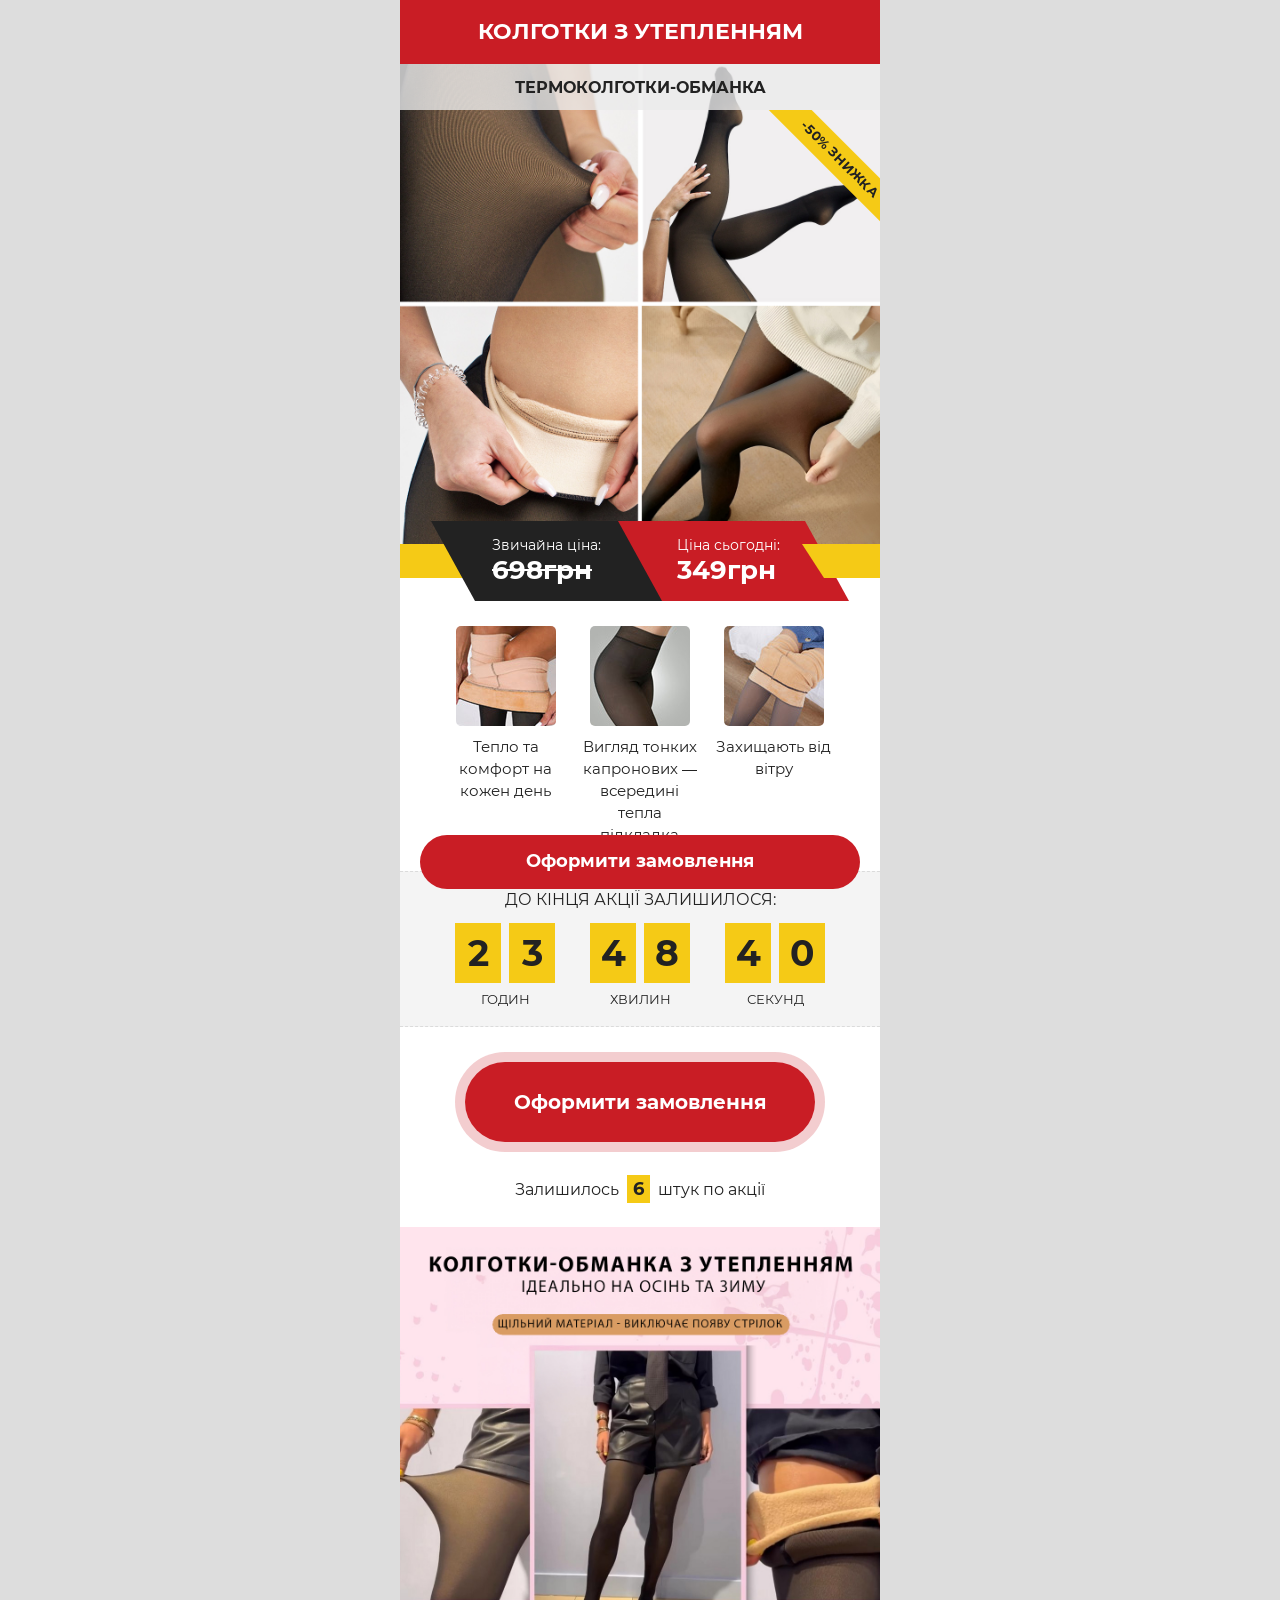
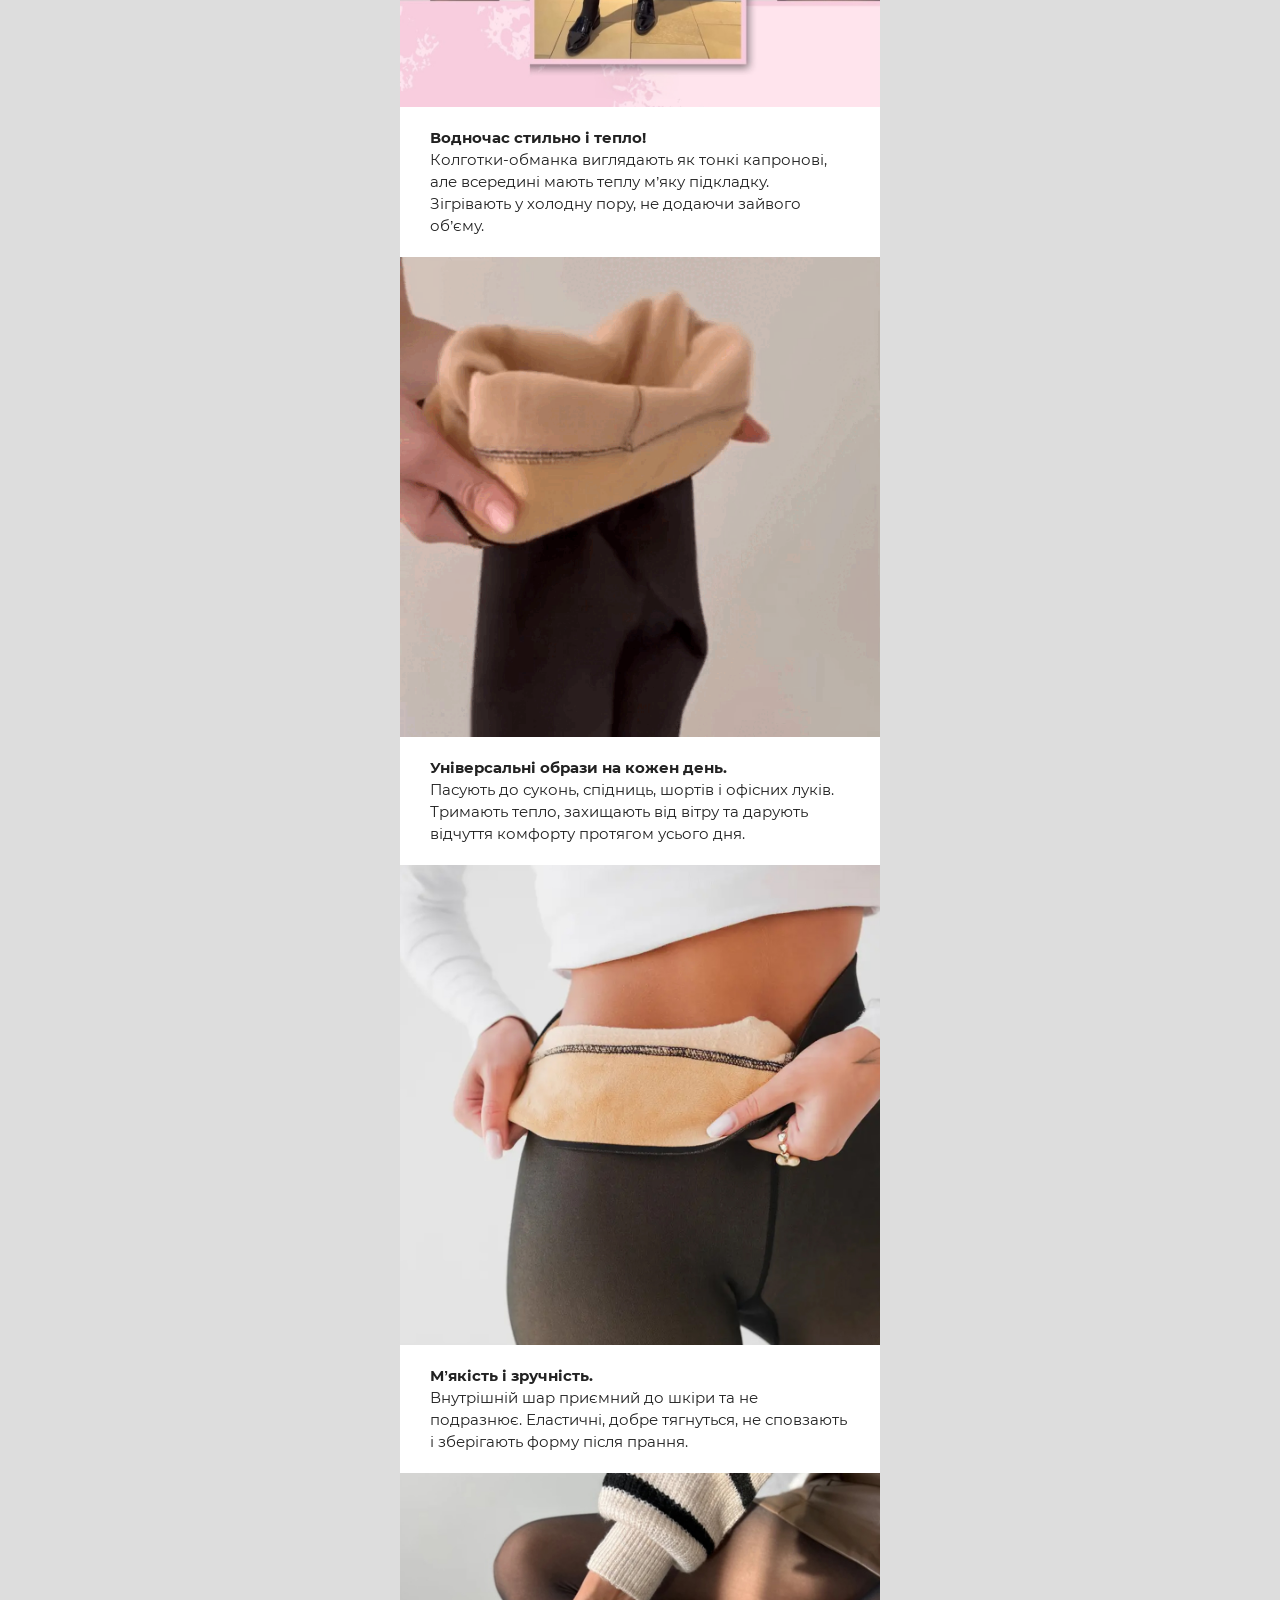
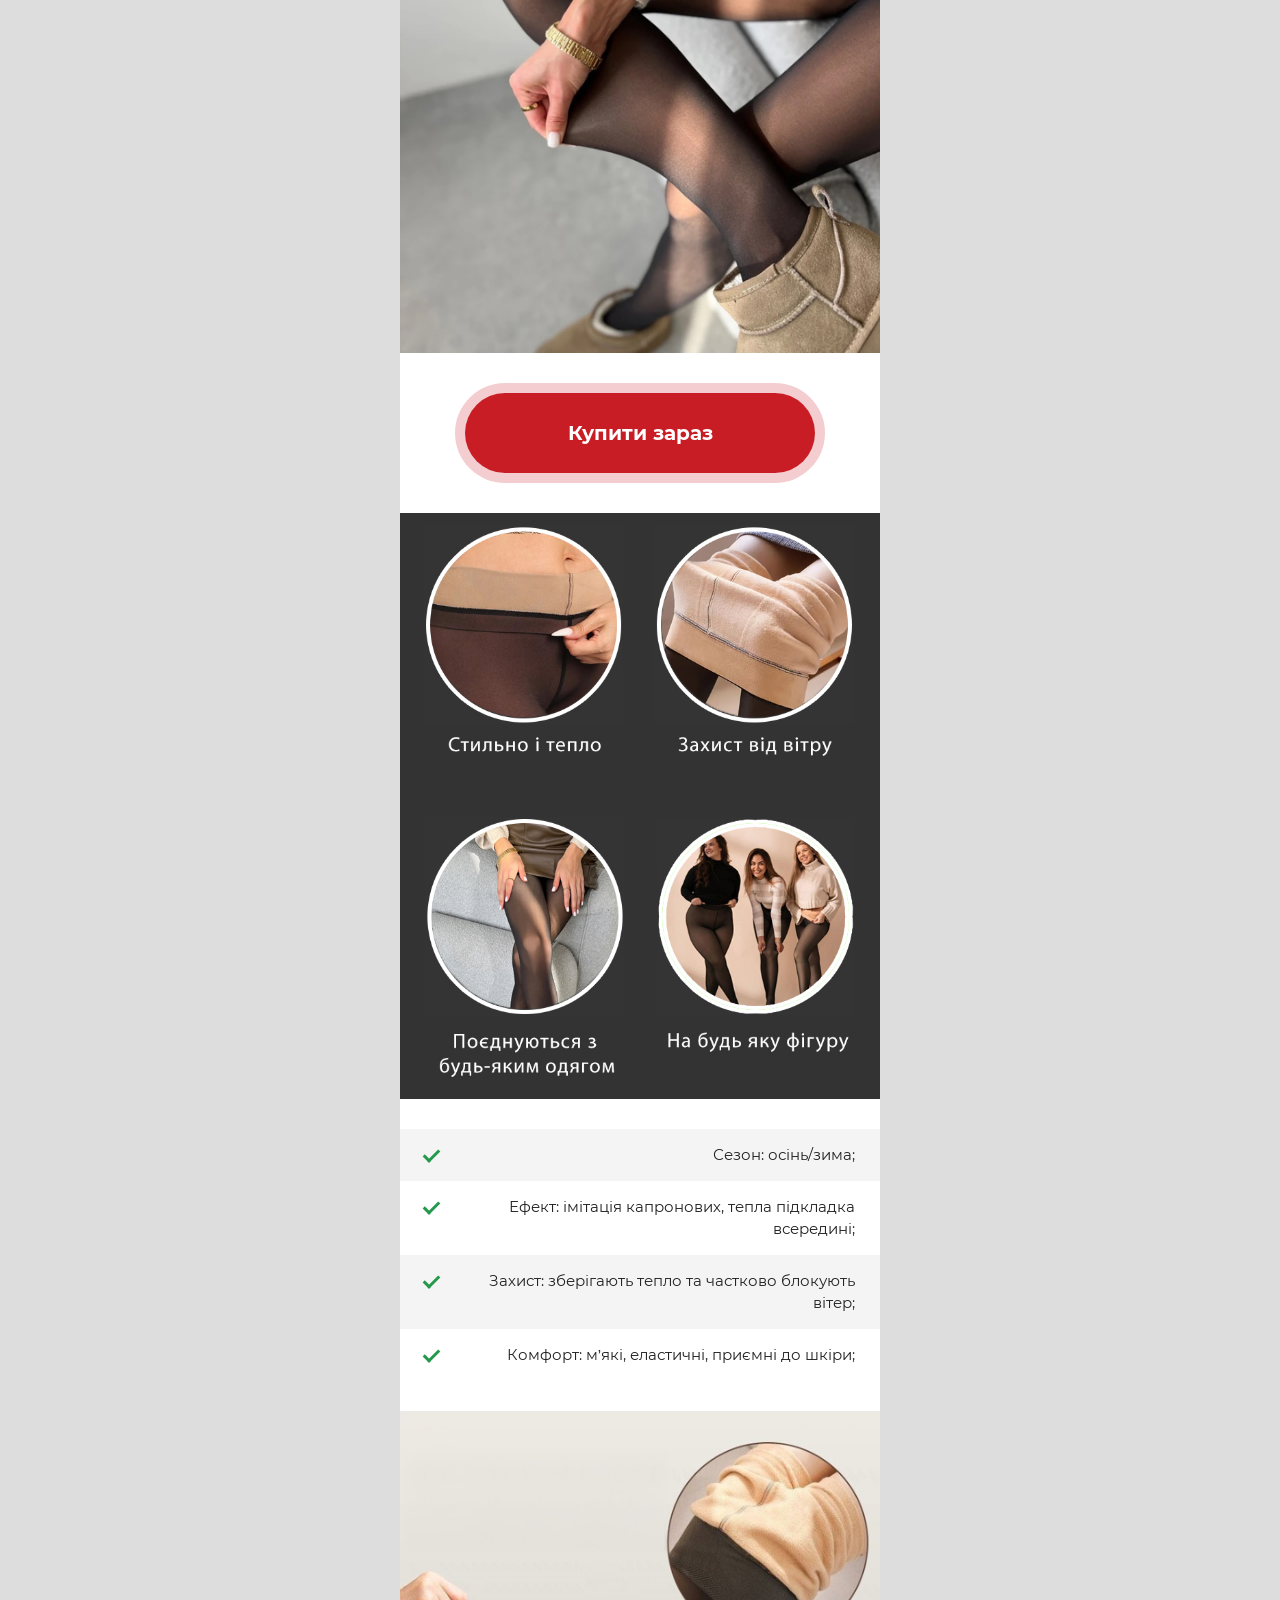
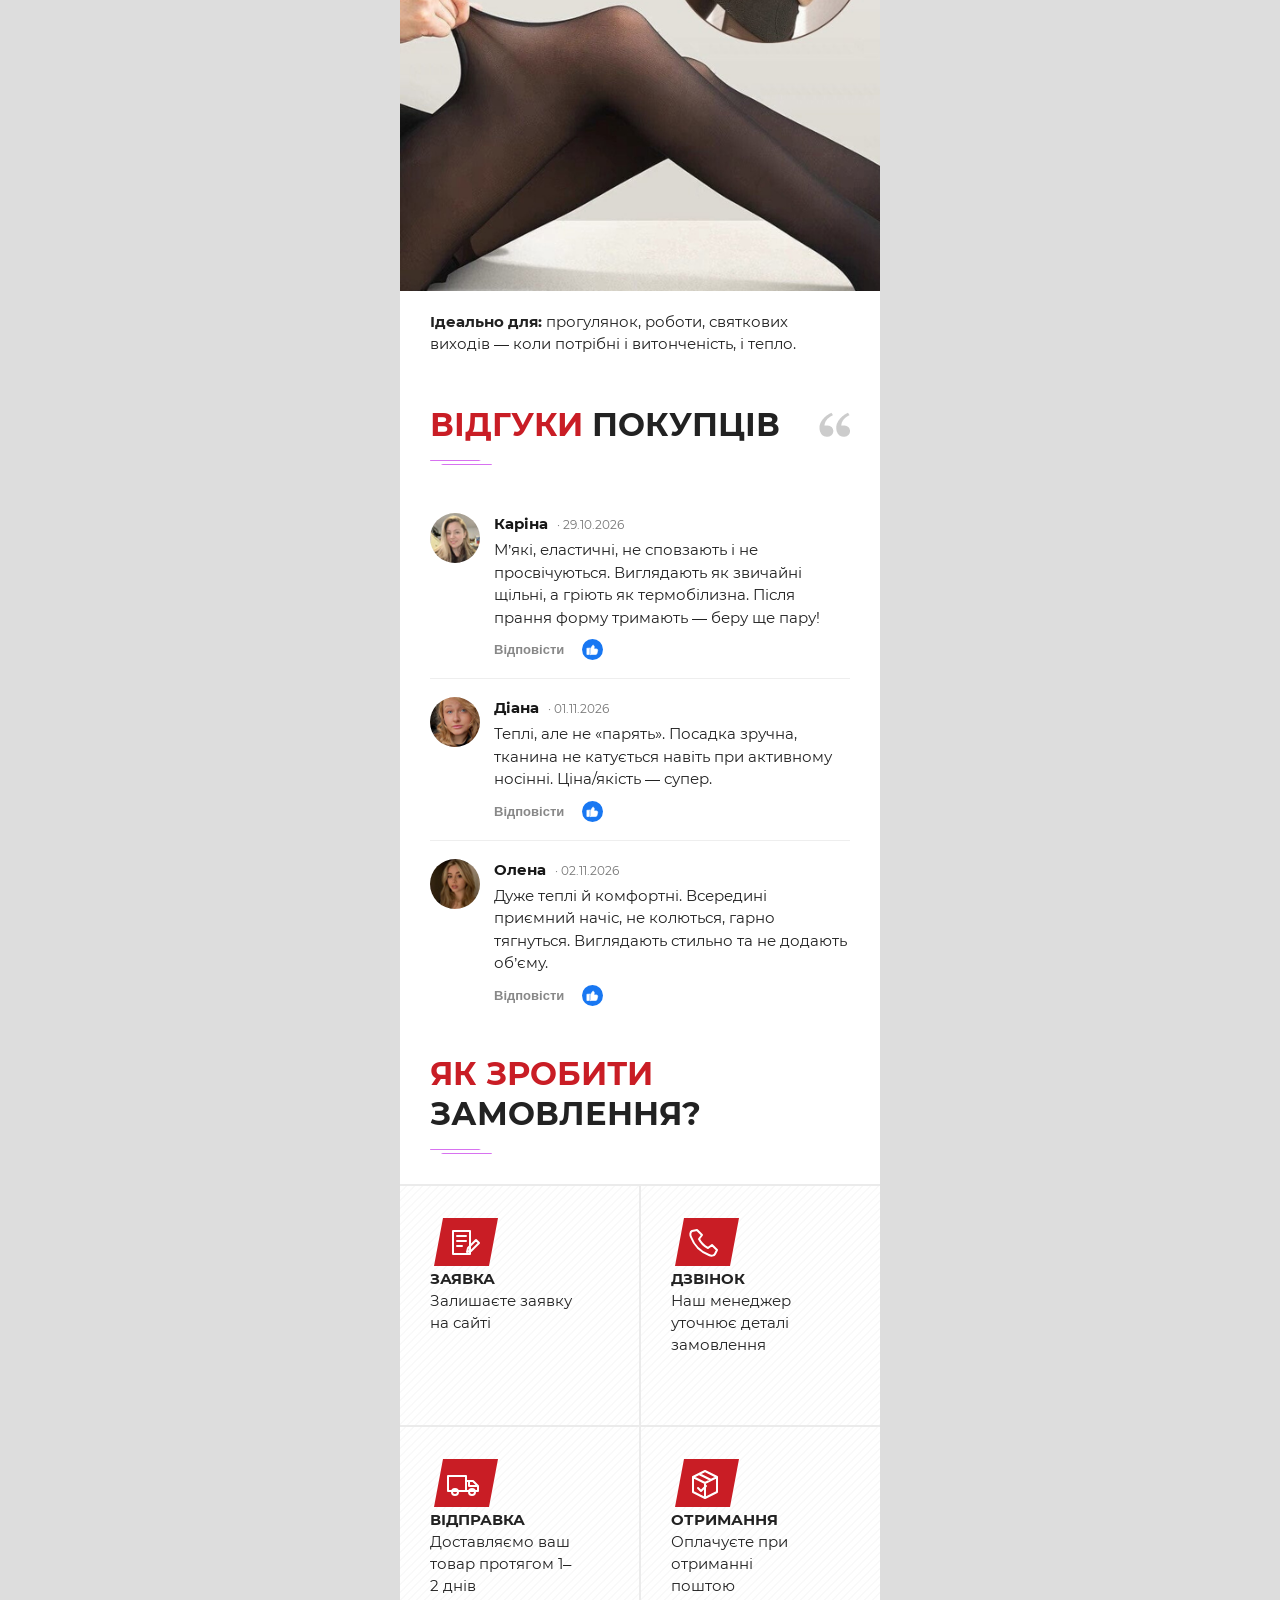
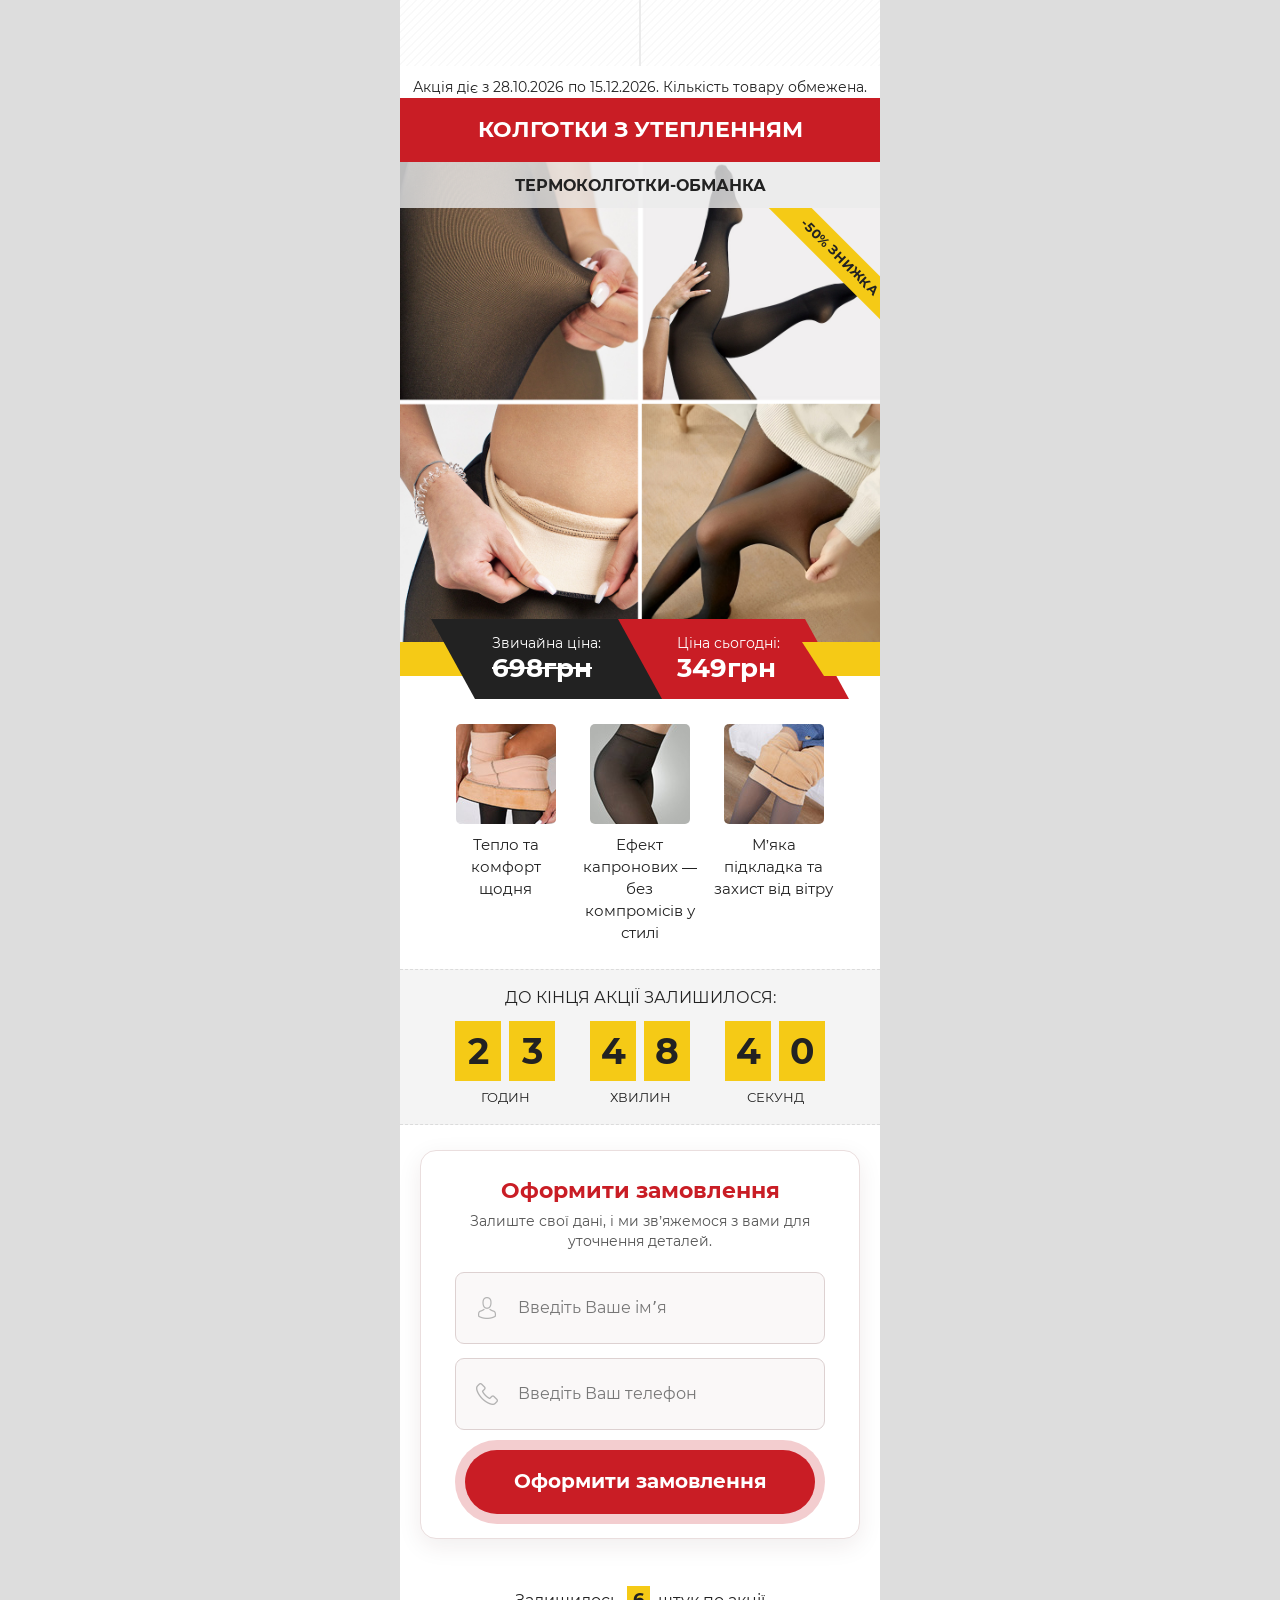
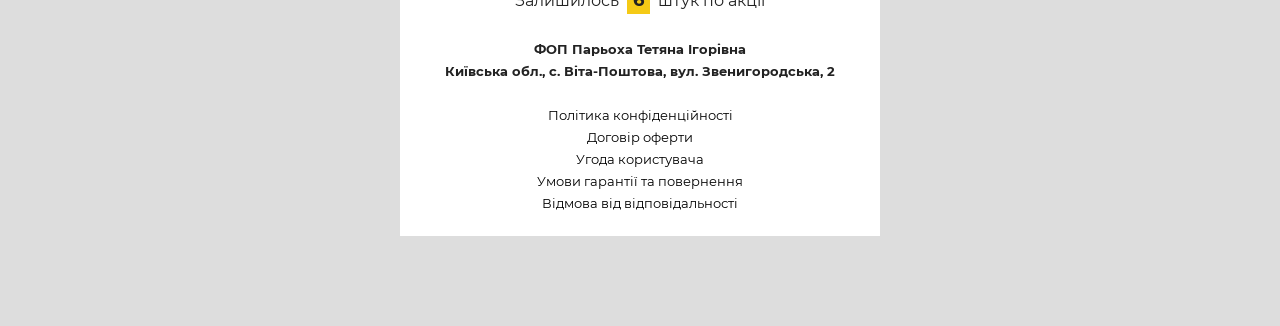
==== index.html @ 233a04ea "Add Vercel-ready landing page" ====
<!DOCTYPE html><html lang="uk"><head>
  <meta charset="utf-8">
   <script async="" src="js/fbevents.js"></script><script> !function(f,b,e,v,n,t,s) {if(f.fbq)return;n=f.fbq=function(){n.callMethod? n.callMethod.apply(n,arguments):n.queue.push(arguments)}; if(!f._fbq)f._fbq=n;n.push=n;n.loaded=!0;n.version='2.0'; n.queue=[];t=b.createElement(e);t.async=!0; t.src=v;s=b.getElementsByTagName(e)[0]; s.parentNode.insertBefore(t,s)}(window, document,'script', 'https://connect.facebook.net/en_US/fbevents.js'); fbq('init', '1823033689113758'); fbq('track', 'PageView'); </script> <noscript><img height='1' width='1' style='display:none' src='https://www.facebook.com/tr?id=1823033689113758&ev=PageView&noscript=1'/></noscript>  <meta property="og:type" content="website"> <meta property="og:site_name" content="Теплі колготки"> <meta property="og:image:type" content="image/png"> <meta property="og:image:width" content="968"> <meta property="og:image:height" content="504">  <meta property="og:locale" content="ru_RU">    <meta property="og:type" content="website">
  <meta property="og:site_name" content="">
  <meta property="og:image:type" content="image/png">
  <meta property="og:image:width" content="968">
  <meta property="og:image:height" content="504">
  <meta property="og:image" content="">
  <meta property="og:locale" content="ru_RU">
  <meta property="og:url" content="">
  <title>Колготки з утепленням — стильно і тепло на осінь та зиму</title>
  <meta name="description" content="Термоколготки-обманка: виглядають як тонкі капронові, всередині — м’яка тепла підкладка. Тепло, комфорт, захист від вітру. Ідеально для осені та зими.">
  <link rel="shortcut icon" href="images/faviconbb8a2.png" type="image/x-icon">
  <meta name="viewport" content="width=480">

  <link rel="stylesheet" type="text/css" href="css/reseteaa96.css">
  <link rel="stylesheet" type="text/css" href="css/Montserrat938cb.css">
  <link rel="stylesheet" type="text/css" href="css/stylesef5b2.css">

  <style>
    .promo-1p1 {
      margin: 16px 0 22px;
      padding: 14px 10px;
      background: #fff;
      border: 2px solid #ff2a2a;
      border-radius: 12px;
      text-align: center;
      line-height: 1.15;
    }
    .promo-1p1 h3 {
      margin: 0 0 6px;
      font-weight: 900;
      font-size: 36px;
      color: #e10000;
      text-transform: uppercase;
    }
    .promo-1p1 p {
      margin: 0;
      font-weight: 800;
      font-size: 24px;
      color: #e10000;
    }
    @media (max-width: 520px) {
      .promo-1p1 h3 { font-size: 28px; }
      .promo-1p1 p  { font-size: 18px; }
    }
  </style>

  <style>
    .lead-form { box-sizing: border-box; margin: 0 20px 24px; padding: 26px 20px 24px; background: #fff; border: 1px solid #eadede; border-radius: 16px; box-shadow: 0 7px 24px rgba(60, 20, 20, .08); scroll-margin-top: 20px; }
    .lead-form__title { margin: 0 0 7px; color: #c91d25; font-size: 22px; font-weight: 700; line-height: 1.25; text-align: center; }
    .lead-form__intro { margin: 0 auto 20px; color: #555; font-size: 14px; line-height: 1.45; text-align: center; }
    .offer_section.offer3 .lead-form .field { box-sizing: border-box; width: 100%; max-width: 370px; margin: 0 auto 14px; background-color: #faf8f8; border: 1px solid #ddd1d1; border-radius: 9px; color: #222; }
    .offer_section.offer3 .lead-form .field:focus { outline: 2px solid #c91d25; outline-offset: 1px; }
    .lead-form .button { box-sizing: border-box; width: 100%; max-width: 350px; height: auto; min-height: 64px; margin: 20px auto 0; padding: 15px 8px; line-height: 1.25; }
    .sticky-order { position: fixed; z-index: 999; bottom: 0; left: 50%; box-sizing: border-box; transform: translateX(-50%); width: 100%; max-width: 480px; padding: 11px 20px calc(11px + env(safe-area-inset-bottom, 0px)); background: transparent; border-top: 0; box-shadow: none; transition: opacity .2s, visibility .2s; }
    .sticky-order.is-hidden { opacity: 0; visibility: hidden; pointer-events: none; }
    .sticky-order__button { display: block; box-sizing: border-box; width: 100%; padding: 16px 12px; border-radius: 999px; background: #c91d25; color: #fff; text-align: center; text-decoration: none; font-weight: 700; font-size: 18px; line-height: 1.2; }
    .sticky-order__button:focus-visible { outline: 3px solid #f5ca16; outline-offset: 3px; }
    body { padding-bottom: 90px; }
  </style>

  <style>
    .characteristics__list li:before, .characteristics__list li:nth-child(odd):before {
      content: ''; width: 9px; height: 16px; top: 17px; left: 27px;
      background: transparent; border: 0; border-right: 3px solid #24994b;
      border-bottom: 3px solid #24994b; box-shadow: none; -webkit-box-shadow: none;
      transform: rotate(45deg);
    }
  </style>
</head>
<body>
    <div class="main_wrapper">

    <header class="offer_section offer3">
      <h1 class="main_title">КОЛГОТКИ З УТЕПЛЕННЯМ</h1>
      <div class="info_block">
        <p class="subtitle">Термоколготки-обманка</p>
        <div class="discount"><b>-50% знижка</b></div>
        <img src="images/1.jpg" alt="Колготки з утепленням для осені та зими">
      </div>
      <div class="price_block">
        <div class="price_item old">
          <div class="text">Звичайна ціна:</div>
          <div class="value">698грн</div>
        </div>
        <div class="price_item new">
          <div class="text">Ціна сьогодні:</div>
          <div class="value">349грн</div>
        </div>
      </div>
      <div class="benefits_block clearfix">
        <div class="benefit_item">
          <img src="images/2.jpg" alt="">
          <p>Тепло та комфорт на кожен день</p>
        </div>
        <div class="benefit_item">
          <img src="images/3.jpg" alt="">
          <p>Вигляд тонких капронових — всередині тепла підкладка</p>
        </div>
        <div class="benefit_item">
          <img src="images/4.jpg" alt="">
          <p>Захищають від вітру</p>
        </div>
      </div>
      <div class="timer_block clearfix">
        <p>До кінця акції залишилося:</p>
        <div class="timer clearfix">
          <div class="timer_item"><div class="count hours"></div><div class="text">годин</div></div>
          <div class="timer_item"><div class="count minutes"></div><div class="text">хвилин</div></div>
          <div class="timer_item"><div class="count seconds"></div><div class="text">секунд</div></div>
        </div>
      </div>
      <a href="#order_form" class="button">Оформити замовлення</a>
      <div class="products_count">Залишилось <b>6</b> штук по акції</div>
    </header>

    <div class="description_section">
      <img class="image" src="images/5.jpg" alt="Термоколготки-обманка">
      <p><b>Водночас стильно і тепло!</b><br>
      Колготки-обманка виглядають як тонкі капронові, але всередині мають теплу м’яку підкладку. Зігрівають у холодну пору, не додаючи зайвого об’єму.</p>
      <div class="images_block clearfix">
        <img class="image" style="float:none;width:480px;" src="images/6.gif" alt="Як працює підкладка">
      </div>
      <p><b>Універсальні образи на кожен день.</b><br>
      Пасують до суконь, спідниць, шортів і офісних луків. Тримають тепло, захищають від вітру та дарують відчуття комфорту протягом усього дня.</p>
      <img class="image" src="images/7.jpg" alt="Стиль і тепло">
      <p><b>М’якість і зручність.</b><br>
      Внутрішній шар приємний до шкіри та не подразнює. Еластичні, добре тягнуться, не сповзають і зберігають форму після прання.</p>
      <img class="image" src="images/8.jpg" alt="Щільність і еластичність">
      <a href="#order_form" class="button">Купити зараз</a>
      <img class="image" src="images/9.jpg" alt="Характеристики термоколготок">
      <ul class="characteristics__list">
        <li>Сезон: осінь/зима;</li>
        <li>Ефект: імітація капронових, тепла підкладка всередині;</li>
        <li>Захист: зберігають тепло та частково блокують вітер;</li>
        <li>Комфорт: м’які, еластичні, приємні до шкіри;</li>
      </ul>
      <img class="image" src="images/10.jpg" alt="З чим носити">
      <p><b>Ідеально для:</b> прогулянок, роботи, святкових виходів — коли потрібні і витонченість, і тепло.</p>
    </div>

    <section class="reviews3_section reviews_examples">
      <h2 class="title"><span>Відгуки</span> покупців</h2>
      <div class="reviews_list">
        <article class="comment_example"><img class="comment_avatar" src="[data-uri]" alt=""><div class="comment_body"><div class="comment_meta"><strong>Каріна</strong> <span class="comment_date">· 29.10.2026</span></div><p>М’які, еластичні, не сповзають і не просвічуються. Виглядають як звичайні щільні, а гріють як термобілизна. Після прання форму тримають — беру ще пару!</p><div class="comment_actions" aria-hidden="true"><span>Відповісти</span><span class="comment_reaction"><svg viewBox="0 0 24 24" aria-hidden="true"><path d="M7 10v10H3V10h4Zm2 10h8.2c.9 0 1.7-.6 1.9-1.5l1.2-5c.3-1.3-.7-2.5-2-2.5h-4l.5-3.2c.2-1.4-.8-2.8-2.2-2.8L9 10v10Z"/></svg></span></div></div></article>
        <article class="comment_example"><img class="comment_avatar" src="[data-uri]" alt=""><div class="comment_body"><div class="comment_meta"><strong>Діана</strong> <span class="comment_date">· 01.11.2026</span></div><p>Теплі, але не «парять». Посадка зручна, тканина не катується навіть при активному носінні. Ціна/якість — супер.</p><div class="comment_actions" aria-hidden="true"><span>Відповісти</span><span class="comment_reaction"><svg viewBox="0 0 24 24" aria-hidden="true"><path d="M7 10v10H3V10h4Zm2 10h8.2c.9 0 1.7-.6 1.9-1.5l1.2-5c.3-1.3-.7-2.5-2-2.5h-4l.5-3.2c.2-1.4-.8-2.8-2.2-2.8L9 10v10Z"/></svg></span></div></div></article>
        <article class="comment_example"><img class="comment_avatar" src="[data-uri]" alt=""><div class="comment_body"><div class="comment_meta"><strong>Олена</strong> <span class="comment_date">· 02.11.2026</span></div><p>Дуже теплі й комфортні. Всередині приємний начіс, не колються, гарно тягнуться. Виглядають стильно та не додають об’єму.</p><div class="comment_actions" aria-hidden="true"><span>Відповісти</span><span class="comment_reaction"><svg viewBox="0 0 24 24" aria-hidden="true"><path d="M7 10v10H3V10h4Zm2 10h8.2c.9 0 1.7-.6 1.9-1.5l1.2-5c.3-1.3-.7-2.5-2-2.5h-4l.5-3.2c.2-1.4-.8-2.8-2.2-2.8L9 10v10Z"/></svg></span></div></div></article>
      </div>
      <style>
        .reviews_examples .review_disclaimer{margin:-14px 0 12px;color:#777;font-size:12px;line-height:1.5}
        .reviews_examples .comment_example{display:flex;gap:14px;align-items:flex-start;padding:18px 0;border-bottom:1px solid #eee}
        .reviews_examples .comment_example:last-child{border:0}
        .reviews_examples .comment_avatar{object-fit:cover;flex:0 0 50px;width:50px;height:50px;border-radius:50%;background:#f3d9d9;color:#b82d32;text-align:center;font-weight:700;font-size:20px;line-height:50px}
        .reviews_examples .comment_body{min-width:0;flex:1}
        .reviews_examples .comment_meta strong{color:#171717;font-size:15px;line-height:22px}
        .reviews_examples .comment_body p{margin:3px 0 0;line-height:1.5;font-size:15px}
        .reviews_examples .comment_actions{display:flex;align-items:center;gap:18px;margin-top:10px;color:#888;font:700 13px/1 Arial,sans-serif}
        .reviews_examples .comment_thumb{font-size:22px;line-height:20px;font-weight:400}
        .reviews_examples .comment_reaction{display:inline-flex;align-items:center;justify-content:center;background:#1877f2;color:#fff;width:21px;height:21px;border-radius:50%;font-size:12px}
        .reviews_examples .comment_thumb svg{width:21px;height:21px;fill:none;stroke:#888;stroke-width:1.7;stroke-linecap:round;stroke-linejoin:round}
        .reviews_examples .comment_reaction svg{width:15px;height:15px;fill:#fff;stroke:#fff;stroke-width:1;stroke-linecap:round;stroke-linejoin:round}
        .reviews_examples .comment_date{color:#777;font-size:12px;margin-left:5px}
      </style>
    </section>

    <section class="order_steps_section">
      <h2 class="title"><span>Як зробити</span><br>замовлення?</h2>
      <div class="order_steps2 clearfix">
        <div class="step_item"><img src="[data-uri]" alt="Крок 1"><h4>Заявка</h4><p>Залишаєте заявку на сайті</p></div>
        <div class="step_item"><img src="[data-uri]" alt="Крок 2"><h4>Дзвінок</h4><p>Наш менеджер уточнює деталі замовлення</p></div>
        <div class="step_item"><img src="[data-uri]" alt="Крок 3"><h4>Відправка</h4><p>Доставляємо ваш товар протягом 1–2 днів</p></div>
        <div class="step_item"><img src="[data-uri]" alt="Крок 4"><h4>Отримання</h4><p>Оплачуєте при отриманні поштою</p></div>
      </div>
      <p style="text-align:center;margin-top:10px;font-size:14px;">
        Акція діє з 28.10.2026 по 15.12.2026. Кількість товару обмежена.
      </p>
    </section>

    <section class="offer_section offer3 order">
      <h1 class="main_title">КОЛГОТКИ З УТЕПЛЕННЯМ</h1>
      <div class="info_block">
        <p class="subtitle">Термоколготки-обманка</p>
        <div class="discount"><b>-50% знижка</b></div>
        <img src="images/1.jpg" alt="">
      </div>
      <div class="price_block">
        <div class="price_item old"><div class="text">Звичайна ціна:</div><div class="value">698грн</div></div>
        <div class="price_item new"><div class="text">Ціна сьогодні:</div><div class="value">349грн</div></div>
      </div>
      <div class="benefits_block clearfix">
        <div class="benefit_item"><img src="images/2.jpg" alt=""><p>Тепло та комфорт щодня</p></div>
        <div class="benefit_item"><img src="images/3.jpg" alt=""><p>Ефект капронових — без компромісів у стилі</p></div>
        <div class="benefit_item"><img src="images/4.jpg" alt=""><p>М’яка підкладка та захист від вітру</p></div>
      </div>
      <div class="timer_block clearfix">
        <p>До кінця акції залишилося:</p>
        <div class="timer clearfix">
          <div class="timer_item"><div class="count hours"></div><div class="text">годин</div></div>
          <div class="timer_item"><div class="count minutes"></div><div class="text">хвилин</div></div>
          <div class="timer_item"><div class="count seconds"></div><div class="text">секунд</div></div>
        </div>
      </div>
      <form id="order_form" class="order_form lead-form" action="/api/order" method="post">
        <h2 class="lead-form__title">Оформити замовлення</h2>
        <p class="lead-form__intro">Залиште свої дані, і ми зв’яжемося з вами для уточнення деталей.</p>
        <input class="field" type="text" name="name" placeholder="Введіть Ваше імʼя" aria-label="Ваше ім’я" autocomplete="name" maxlength="100" required>
        <input class="field phone_input" type="tel" name="phone" placeholder="Введіть Ваш телефон" aria-label="Ваш телефон" autocomplete="tel" maxlength="30" required>
        <button class="button">Оформити замовлення</button>
      </form>
      <div class="products_count">Залишилось <b>6</b> штук по акції</div>
    </section>

    <div style="text-align:center;font-size:13px;">
      <p style="text-align: center; font-weight: bold;">
        ФОП Парьоха Тетяна Ігорівна<br>
        Київська обл., с. Віта-Поштова, вул. Звенигородська, 2
      </p>
      <br>
      <p style="margin: 0; padding: 0;"><a style="text-decoration: none;color: black;" href="politics.html" target="_blank">Політика конфіденційності</a></p>
      <p style="margin: 0; padding: 0;"><a style="text-decoration: none;color: black;" href="oferta.html" target="_blank">Договір оферти</a></p>
      <p style="margin: 0; padding: 0;"><a style="text-decoration: none;color: black;" href="usersagitment.html" target="_blank">Угода користувача</a></p>
      <p style="margin: 0; padding: 0;"><a style="text-decoration: none;color: black;" href="conditions.html" target="_blank">Умови гарантії та повернення</a></p>
      <p style="margin: 0; padding: 0;"><a style="text-decoration: none;color: black;" href="vidmova.html" target="_blank">Відмова від відповідальності</a></p>
      <br>
    </div>
  </div>

  <script src="js/jquery-3.7.1.min.js"></script>
  <script src="js/maskedinput.js"></script>
  <script src="js/scripts90a5c.js"></script>
  <script src="js/swiper-bundle.min.js"></script>

  

   <script> (function(){ for (var i = 0, forms = document.forms; i < forms.length; i++) { (function(form){ form.addEventListener('submit', function() { var tzoffset = (new Date()).getTimezoneOffset() * 60000; var localISOTime = (new Date(Date.now() - tzoffset)).toISOString(); var splitted = localISOTime.split('T'); var localTime = splitted[0] + ' ' + splitted[1].substr(0, 8); var fields = [ '<input type="hidden" name="_time" value="' + localTime + '">', '<input type="hidden" name="_utm_medium" value="">', '<input type="hidden" name="_utm_source" value="">', '<input type="hidden" name="_utm_campaign" value="">', '<input type="hidden" name="_utm_term" value="">', '<input type="hidden" name="_utm_content" value="">', ]; form.insertAdjacentHTML('beforeend', fields.join('')); return true; }) })(forms[i]); } })(); </script> <script> setTimeout(function(){ fbq('track', 'ViewContent'); },10000) </script>


  <div class="sticky-order" id="sticky_order"><a class="sticky-order__button" href="#order_form">Оформити замовлення</a></div>
  <script>
    (function () {
      var bar = document.getElementById('sticky_order');
      var form = document.getElementById('order_form');
      if (!bar || !form || !('IntersectionObserver' in window)) return;
      new IntersectionObserver(function (entries) {
        bar.classList.toggle('is-hidden', entries[0].isIntersecting);
      }, { threshold: 0.1 }).observe(form);
    })();
  </script>
</body></html>
---- css/reseteaa96.css ----
/*reset*/
html, body, div, span, applet, object, iframe, h1, h2, h3, h4, h5, h6,
p, blockquote, pre, a, abbr, acronym, address, big, cite, code, del, dfn,
em, img, ins, kbd, q, s, samp, small, strike, strong, sub, sup, tt, var, b,
u, i, center, dl, dt, dd, ol, ul, li, fieldset, form, label, legend, table,
caption, tbody, tfoot, thead, tr, th, td, article, aside, canvas, details,
embed, figure, figcaption, footer, header, menu, nav, output, ruby, section,
summary, time, mark, audio, video { margin: 0; padding: 0; border: 0; outline: 0; font-size: 100%;}
/* HTML5 display-role reset for older browsers */
article, aside, details, figcaption, figure, footer, header, menu, nav, section, main {display: block;}
ol, ul {list-style: none;}
blockquote, q {quotes: none;}
img{max-width: 100%; height: auto;}
a{text-decoration: underline;}
a:hover{cursor: pointer;}
*::-webkit-input-placeholder {color: #a9a9a9; opacity: 1;}
*:-moz-placeholder {color: #a9a9a9; opacity: 1;}
*::-moz-placeholder {color: #a9a9a9; opacity: 1;}
*:-ms-input-placeholder {color: #a9a9a9; opacity: 1;}
*{margin: 0; padding: 0;}
*{-webkit-box-sizing: border-box; -moz-box-sizing: border-box; box-sizing: border-box;}
button,input,a{outline: none;}
button, input, select{-webkit-appearance: none; -moz-appearance: none; appearance: none;}
html{
    -ms-text-size-adjust: 100%;
    -moz-text-size-adjust: 100%;
    -webkit-text-size-adjust: 100%;
    -webkit-font-smoothing: subpixel-antialiased !important;
}
table {
    border-collapse: collapse;
    border-spacing: 0;
}
---- css/Montserrat938cb.css ----
@font-face {
    font-family: 'Montserrat';
    src: url('../fonts/subsetMontserrat_Lightab721.woff2') format('woff2'),
        url('../fonts/subsetMontserrat_Light48014.woff') format('woff'),
        url('../fonts/subsetMontserrat_Light8be2b.ttf') format('truetype');
    font-weight: 300;
    font-style: normal;
}
@font-face {
    font-family: 'Montserrat';
    src: url('../fonts/subsetMontserrat_Regular85f06.woff2') format('woff2'),
        url('../fonts/subsetMontserrat_Regularb390e.woff') format('woff'),
        url('../fonts/subsetMontserrat_Regular4e1ca.ttf') format('truetype');
    font-weight: 400;
    font-style: normal;
}
@font-face {
    font-family: 'Montserrat';
    src: url('../fonts/subsetMontserrat_Italic96d45.woff2') format('woff2'),
        url('../fonts/subsetMontserrat_Italic67684.woff') format('woff'),
        url('../fonts/subsetMontserrat_Italicfa55b.ttf') format('truetype');
    font-weight: 400;
    font-style: italic;
}
@font-face {
    font-family: 'Montserrat';
    src: url('../fonts/subsetMontserrat_Mediumfe300.woff2') format('woff2'),
        url('../fonts/subsetMontserrat_Medium29de2.woff') format('woff'),
        url('../fonts/subsetMontserrat_Mediume0ebb.ttf') format('truetype');
    font-weight: 500;
    font-style: normal;
}
@font-face {
    font-family: 'Montserrat';
    src: url('../fonts/subsetMontserrat_Bold654c3.woff2') format('woff2'),
        url('../fonts/subsetMontserrat_Bold520be.woff') format('woff'),
        url('../fonts/subsetMontserrat_Bold1f776.ttf') format('truetype');
    font-weight: 700;
    font-style: normal;
}
@font-face {
    font-family: 'Montserrat';
    src: url('../fonts/subsetMontserrat_Blackf195d.woff2') format('woff2'),
        url('../fonts/subsetMontserrat_Black46ea8.woff') format('woff'),
        url('../fonts/subsetMontserrat_Blackbf1b6.ttf') format('truetype');
    font-weight: 900;
    font-style: normal;
}
---- css/stylesef5b2.css ----
/* styles */
body {
	min-width: 480px;
	background: #ddd;
	font-family: 'Montserrat', sans-serif;
	font-weight: 400;
	font-size: 15px;
	line-height: 22px;
	color: #222;
	cursor: default;
}
.main_wrapper {
	margin: 0 auto;
	width: 480px;
	background: #fff;
}
.clearfix:after {
	content: "";
	display: block;
	clear: both;
}
img {
	max-width: 100%;
	height: auto;
}
b {
	font-weight: 700;
}
/* button */
.button {
	display: block;
	margin: 10px auto;
	width: 350px;
	height: 80px;
	border: none;
	-webkit-border-radius: 40px;
	-moz-border-radius: 40px;
	border-radius: 40px;
	background: #c91d25;
	-webkit-box-shadow: 0 0 0 10px rgba(201,29,37,0.22);
	-moz-box-shadow: 0 0 0 10px rgba(201,29,37,0.22);
	box-shadow: 0 0 0 10px rgba(201,29,37,0.22);
	font-family: 'Montserrat', sans-serif;
	font-weight: 700;
	font-size: 20px;
	line-height: 80px;
	color: #fff;
	text-decoration: none;
	text-align: center;
	cursor: pointer;
}
/* section */
section {
	padding: 30px 0;
}
.yellow_theme {
	background: #f5ca16;
}
.dark_theme {
	background: #222;
	color: #fff;
}
.gray_theme {
	background: #ebebeb;
}
/* titles */
h2.title {
	margin: 0 0 30px;
	font-weight: 700;
	font-size: 32px;
	line-height: 40px;
	text-transform: uppercase;
}
h2.title:after {
	display: block;
	content: '';
	margin: 15px 0 0;
	width: 62px;
	height: 5px;
	background: url(../images/separator_redeeac9.png) center no-repeat;
}
h2.title span {
	color: #c91d25;
}
.dark_theme h2.title span {
	color: #f5ca16;
}
/* separator */
.separator {
	width: 62px;
	height: 5px;
	background: url(../images/separator_redeeac9.png) center no-repeat;
}
.separator.white {
	background-image: url(../images/separator_white40f23.png);
}
/* image */
section .image {
	display: block;
	margin: 0 auto 30px;
}
/* offer */
.offer_section {
	padding: 0;
}
.offer_section.offer1 {
	background: #222;
}
.offer_section.offer2 {
	background: #222;
}
.offer_section .main_title {
	padding: 10px 10px;
	font-weight: 700;
	font-size: 22px;
	line-height: 44px;
	text-align: center;
}
.offer_section.offer1 .main_title {
	background: #f5ca16;
}
.offer_section.offer2 .main_title, 
.offer_section.offer3 .main_title {
	background: #c91d25;
	color: #fff;
}
.offer_section .info_block {
	position: relative;
}
.offer_section .info_block img {
	display: block;
}
.offer_section .info_block .subtitle {
	padding: 12px 20px 10px;
	width: 100%;
	font-weight: 700;
	font-size: 16px;
	line-height: 24px;
	text-transform: uppercase;
	text-align: center;
	position: absolute;
	top: 0;
	left: 0;
}
.offer_section.offer1 .info_block .subtitle, 
.offer_section.offer2 .info_block .subtitle {
	background: rgba(34,34,34,0.8);
	-webkit-box-shadow: 0 1px 0 rgba(255, 255, 255, 0.17);
	-moz-box-shadow: 0 1px 0 rgba(255, 255, 255, 0.17);
	box-shadow: 0 1px 0 rgba(255, 255, 255, 0.17);
	color: #fff;
}
.offer_section.offer3 .info_block .subtitle {
	background: rgba(235,235,235,0.8);
}
.offer_section .info_block .discount {
	width: 112px;
	height: 112px;
	background: center no-repeat;
	font-weight: 700;
	font-size: 13px;
	line-height: 13px;
	text-transform: uppercase;
	position: absolute;
	top: 46px;
	right: 0;
}
.offer_section.offer1 .info_block .discount {
	background-image: url(../images/offer1__discount_bg2100d.png);
	color: #fff;
}
.offer_section.offer3 .info_block .discount {
	background-image: url(../images/offer3__discount_bgf6835.png);
}
.offer_section .info_block .discount b {
	display: block;
	width: 100px;
	-webkit-transform: rotate(45deg);
	-moz-transform: rotate(45deg);
	-ms-transform: rotate(45deg);
	-o-transform: rotate(45deg);
	transform: rotate(45deg);
	white-space: nowrap;
	position: absolute;
	top: 42px;
	left: 21px;
}
.offer_section.offer1 .price_block {
	margin: -42px 0 25px;
}
.offer_section.offer1 .price_old {
	float: left;
	padding: 15px 0 0 15px;
	width: 160px;
	height: 84px;
	background: #e43315;
	color: #fff;
	position: relative;
}
.offer_section.offer1 .price_old:before {
	display: block;
	content: '';
	border-right: 50px solid rgba(255,255,255,0);
	border-bottom: 84px solid #e43315;
	position: absolute;
	top: 0;
	right: -50px;
}
.offer_section.offer1 .price_old .text {
	margin: 0 0 2px;
	font-size: 14px;
}
.offer_section.offer1 .price_old .value {
	font-weight: 700;
	font-size: 26px;
	line-height: 26px;
	text-decoration: line-through;
}
.offer_section.offer1 .price_new {
	float: left;
	margin: 14px 0 0 16px;
	width: 130px;
	height: 56px;
	background: #f5ca16;
	font-weight: 700;
	font-size: 24px;
	line-height: 56px;
	text-align: center;
	position: relative;
}
.offer_section.offer1 .price_new:before, 
.offer_section.offer1 .price_new:after {
	display: block;
	content: '';
	position: absolute;
	top: 0;
}
.offer_section.offer1 .price_new:before {
	border-left: 34px solid rgba(255,255,255,0);
	border-top: 56px solid #f5ca16;
	left: -34px;
}
.offer_section.offer1 .price_new:after {
	border-right: 34px solid rgba(255,255,255,0);
	border-bottom: 56px solid #f5ca16;
	right: -34px;
	z-index: 10;
}
.offer_section.offer1 .price_new span {
	position: relative;
	z-index: 99;
}
.offer_section.offer1 .timer {
	float: left;
	margin: 27px 0 0;
	padding: 0 0 0 62px;
	width: 174px;
	height: 30px;
	background: rgba(255,255,255,0.2) url(../images/offer1__timer_arrows7eac3.png) 30px center no-repeat;
	line-height: 32px;
	color: #fff;
	position: relative;
}
.offer_section.offer2 .price_block {
	margin: 0 0 34px;
	position: relative;
}
.offer_section.offer2 .price_item {
	float: left;
	width: 50%;
	height: 74px;
	text-align: center;
}
.offer_section.offer2 .price_item.old {
	padding: 13px 65px 0 0;
	background: #ebebeb;
}
.offer_section.offer2 .price_item.new {
	padding: 13px 0 0 65px;
	background: #f5ca16;
}
.offer_section.offer2 .price_item .text {
	margin: 0 0 5px;
	font-size: 14px;
	line-height: 14px;
}
.offer_section.offer2 .price_item .value {
	font-weight: 700;
	font-size: 30px;
	line-height: 30px;
}
.offer_section.offer2 .price_item.old .value {
	text-decoration: line-through;
}
.offer_section.offer2 .discount {
	padding: 19px 0 0 46px;
	width: 176px;
	height: 92px;
	background: url(../images/offer2__discount_bg602fe.png) center no-repeat;
	color: #fff;
	position: absolute;
	top: -9px;
	left: 50%;
	margin-left: -88px;
}
.offer_section.offer2 .discount .text {
	margin: 0 0 5px;
	font-size: 18px;
	line-height: 18px;
	letter-spacing: 8px;
	text-transform: uppercase;
}
.offer_section.offer2 .discount .value {
	margin: 0 0 0 5px;
	font-weight: 700;
	font-size: 34px;
	line-height: 34px;
}
.offer_section.offer3 .price_block {
	margin: -23px 0 25px;
	padding: 0 75px;
	height: 80px;
	position: relative;
}
.offer_section.offer3 .price_block:before {
	display: block;
	content: '';
	width: 75px;
	height: 34px;
	background: #f5ca16;
	position: absolute;
	top: 50%;
	margin-top: -17px;
	left: 0;
}
.offer_section.offer3 .price_block:after {
	display: block;
	content: '';
	width: 56px;
	border-top: 34px solid #f5ca16;
	border-left: 22px solid rgba(255,255,255,0);
	position: absolute;
	top: 50%;
	margin-top: -17px;
	right: 0;
}
.offer_section.offer3 .price_item {
	float: left;
	width: 50%;
	height: 80px;
	color: #fff;
	position: relative;
}
.offer_section.offer3 .price_item.old {
	padding: 17px 0 0 17px;
	background: #222;
}
.offer_section.offer3 .price_item.new {
	padding: 17px 0 0 37px;
	background: #c91d25;
}
.offer_section.offer3 .price_item.old:before {
	display: block;
	content: '';
	border-left: 44px solid rgba(255,255,255,0);
	border-top: 80px solid #222;
	position: absolute;
	top: 0;
	left: -44px;
}
.offer_section.offer3 .price_item.old:after {
	display: block;
	content: '';
	border-left: 44px solid #222;
	border-top: 80px solid #c91d25;
	position: absolute;
	top: 0;
	right: -22px;
	z-index: 10;
}
.offer_section.offer3 .price_item.new:before {
	display: block;
	content: '';
	border-right: 44px solid rgba(255,255,255,0);
	border-bottom: 80px solid #c91d25;
	position: absolute;
	top: 0;
	right: -44px;
}
.offer_section.offer3 .price_item .text {
	margin: 0 0 5px;
	font-size: 14px;
	line-height: 14px;
	position: relative;
	z-index: 99;
}
.offer_section.offer3 .price_item .value {
	font-weight: 700;
	font-size: 26px;
	line-height: 26px;
	position: relative;
	z-index: 99;
}
.offer_section.offer3 .price_item.old .value {
	text-decoration: line-through;
}
.offer_section ul {
	padding: 0 55px 25px;
}
.offer_section ul li {
	margin: 0 0 15px;
	padding: 0 0 0 25px;
	color: #fff;
	position: relative;
}
.offer_section ul li:last-child {
	margin: 0;
}
.offer_section.offer1 ul li:before {
	-webkit-box-sizing: border-box;
	-moz-box-sizing: border-box;
	box-sizing: border-box;
	display: block;
	content: '';
	width: 12px;
	height: 12px;
	border: 1px solid #f5ca16;
	background: #f5ca16;
	-webkit-box-shadow: 0 0 0 2px #222 inset;
	-moz-box-shadow: 0 0 0 2px #222 inset;
	box-shadow: 0 0 0 2px #222 inset;
	position: absolute;
	top: 4px;
	left: 0;
}
.offer_section.offer2 ul li:before {
	-webkit-box-sizing: border-box;
	-moz-box-sizing: border-box;
	box-sizing: border-box;
	display: block;
	content: '';
	border-top: 8px solid #f5ca16;
	border-left: 8px solid rgba(255,255,255,0);
	border-right: 8px solid rgba(255,255,255,0);
	-webkit-transform: rotate(30deg);
	-moz-transform: rotate(30deg);
	-ms-transform: rotate(30deg);
	-o-transform: rotate(30deg);
	transform: rotate(30deg);
	position: absolute;
	top: 8px;
	left: -2px;
}
.offer_section .benefits_block {
	margin: 0 auto 25px;
	width: 402px;
}
.offer_section .benefits_block .benefit_item {
	float: left;
	padding: 0 5px;
	width: 33.333333%;
	text-align: center;
}
.offer_section .benefits_block img {
	display: block;
	margin: 0 auto 10px;
	-webkit-border-radius: 5px;
	-moz-border-radius: 5px;
	border-radius: 5px;
}
.offer_section .timer_block {
	margin: 0 0 35px;
	padding: 20px;
	text-transform: uppercase;
	text-align: center;
}
.offer_section.order .timer_block {
	margin: 0 0 25px;
}
.offer_section.offer2 .timer_block {
	border-top: 1px dashed rgba(255,255,255,0.1);
	border-bottom: 1px dashed rgba(255,255,255,0.1);
	background: #292929;
	color: #999;
}
.offer_section.offer3 .timer_block {
	border-top: 1px dashed rgba(0,0,0,0.1);
	border-bottom: 1px dashed rgba(0,0,0,0.1);
	background: #f4f4f4;
}
.offer_section .timer_block p {
	margin: 0 0 15px;
	font-size: 16px;
	line-height: 16px;
}
.offer_section .timer_block .timer {
	margin: 0 auto;
	width: 370px;
}
.offer_section .timer_block .timer_item {
	float: left;
	margin: 0 35px 0 0;
	width: 100px;
}
.offer_section .timer_block .timer_item:last-child {
	margin: 0;
}
.offer_section .timer_block .count {
	margin: 0 0 10px;
	height: 60px;
}
.offer_section .timer_block .count span {
	display: block;
	float: left;
	margin: 0 8px 0 0;
	width: 46px;
	height: 60px;
	background: #f5ca16;
	font-weight: 700;
	font-size: 36px;
	line-height: 60px;
	color: #222;
}
.offer_section .timer_block .count span:last-child {
	margin: 0;
}
.offer_section .timer_block .text {
	font-size: 13px;
	line-height: 13px;
}
.offer_section .products_count {
	padding: 25px;
	font-size: 16px;
	line-height: 24px;
	color: #fff;
	text-align: center;
}
.offer_section.offer3 .products_count {
	color: #222;
}
.offer_section .products_count b {
	margin: 0 4px;
	padding: 3px 6px;
	background: #f5ca16;
	font-size: 18px;
	color: #222;
}
.offer_section.order .text_block {
	margin: 0 55px 25px;
	text-align: center;
}
.offer_section.order .text_block h4 {
	margin: 0 0 10px;
	font-weight: 700;
	font-size: 26px;
	line-height: 32px;
	color: #fff;
}
.offer_section.order .text_block p {
	color: #999;
}
.offer_section .field {
	display: block;
	margin: 0 auto 20px;
	padding: 0 20px 0 62px;
	width: 370px;
	height: 72px;
	border: none;
	-webkit-border-radius: 5px;
	-moz-border-radius: 5px;
	border-radius: 5px;
	font-family: 'Montserrat', sans-serif;
	font-weight: 400;
	font-size: 16px;
	color: #777;
}
.offer_section .field[name='name'] {
	background: #ebebeb url(../images/offer__name_iconab844.png) 22px center no-repeat;
}
.offer_section .field[name='phone'] {
	margin: 0 auto 35px;
	background: #ebebeb url(../images/offer__phone_icon77986.png) 20px center no-repeat;
}
.offer_section.offer3 .field {
	border: 1px solid #dedede;
}
.offer_section.offer3 .field[name='name'] {
	background: #f0f0f0 url(../images/offer__name_iconab844.png) 22px center no-repeat;
}
.offer_section.offer3 .field[name='phone'] {
	margin: 0 auto 35px;
	background: #f0f0f0 url(../images/offer__phone_icon77986.png) 20px center no-repeat;
}
.offer_section .field::-webkit-input-placeholder {
	opacity: 1;
	color: #777;
}
.offer_section .field:-moz-placeholder {
	opacity: 1;
	color: #777;
}
.offer_section .field::-moz-placeholder {
	opacity: 1;
	color: #777;
}
.offer_section .field:-ms-input-placeholder {
	opacity: 1;
	color: #777;
}
.offer_section .field:focus::-webkit-input-placeholder {
	opacity: 0;
}
.offer_section .field:focus:-moz-placeholder {
	opacity: 0;
}
.offer_section .field:focus::-moz-placeholder {
	opacity: 0;
}
.offer_section .field:focus:-ms-input-placeholder {
	opacity: 0;
}
/* video */
.video_block {
	width: 480px;
	height: 270px;
	background-color: #000;
	overflow: hidden;
	position: relative;
}
.video_block iframe, 
.video_block object, 
.video_block embed {
	display: block;
	width: 100%;
	height: 100%;
	position: absolute;
	top: 0;
	left: 0;
}
/* description */
.description_section {
	padding: 0;
}
.description_section h2.title {
	padding: 0 30px;
}
.description_section p {
	padding: 20px 30px;
}
.description_section img {
	display: block;
	margin: 0 auto;
}
.description_section .images_block img {
	float: left;
	width: 239px;
}
.description_section .images_block img:first-child {
	margin: 0 2px 0 0;
}
.description_section .button {
	margin: 40px auto;
}
.description_section .characteristics__list {
	margin: 30px 0;
}
/* social proof */
.social_proof_block {
	padding: 0 30px 30px;
}
.social_proof_block .info_item {
	float: left;
	padding: 20px 0;
	width: 50%;
	border-right: 1px solid #dedede;
	border-bottom: 1px solid #dedede;
}
.social_proof_block .info_item:nth-child(even) {
	border-right: none;
}
.social_proof_block .info_item:nth-last-child(2), 
.social_proof_block .info_item:last-child {
	border-bottom: none;
}
.social_proof_block .info_item .icon_block {
	float: right;
	margin: 0 15px;
	width: 50px;
	height: 50px;
	font-size: 0;
	line-height: 50px;
	letter-spacing: -1px;
	text-align: center;
}
.social_proof_block .info_item:nth-child(even) .icon_block {
	float: left;
}
.social_proof_block .info_item img {
	display: inline-block;
	vertical-align: middle;
	max-height: 50px;
}
.social_proof_block .info_item .text_block {
	float: left;
	margin: -2px 0 0;
	width: 129px;
}
.social_proof_block .info_item:nth-child(odd) .text_block {
	text-align: right;
}
.social_proof_block .info_item .number {
	margin: 0 0 5px;
	font-weight: 700;
	font-size: 34px;
	line-height: 34px;
	color: #e43315;
}
.social_proof_block .info_item .text {
	font-size: 12px;
	line-height: 12px;
	text-transform: uppercase;
}
/* list 1 */
.list1 {
	padding: 0 30px 15px;
	font-size: 0;
	line-height: 0;
	letter-spacing: -1px;
}
.list1 li {
	display: inline-block;
	vertical-align: top;
	margin: 0 20px 15px 0;
	padding: 0 0 0 25px;
	width: 200px;
	font-size: 15px;
	line-height: 22px;
	letter-spacing: normal;
	position: relative;
}
.list1 li:nth-child(even) {
	margin: 0 0 10px;
}
.list1 li:before {
	-webkit-box-sizing: border-box;
	-moz-box-sizing: border-box;
	box-sizing: border-box;
	display: block;
	content: '';
	border-left: 8px solid rgba(255,255,255,0);
	border-right: 8px solid rgba(255,255,255,0);
	-webkit-transform: rotate(30deg);
	-moz-transform: rotate(30deg);
	-ms-transform: rotate(30deg);
	-o-transform: rotate(30deg);
	transform: rotate(30deg);
	position: absolute;
	top: 8px;
	left: -2px;
}
.list1.marker1 li:before {
	border-top: 8px solid #f5ca16;
}
.list1.marker2 li:before {
	border-top: 8px solid #e43315;
}
/* list 2 */
.list2 {
	padding: 0 30px 15px;
}
.list2 li {
	margin: 0 0 15px;
	padding: 0 0 0 25px;
	position: relative;
}
.list2 li:before {
	-webkit-box-sizing: border-box;
	-moz-box-sizing: border-box;
	box-sizing: border-box;
	display: block;
	content: '';
	width: 12px;
	height: 12px;
	-webkit-box-shadow: 0 0 0 2px #fff inset;
	-moz-box-shadow: 0 0 0 2px #fff inset;
	box-shadow: 0 0 0 2px #fff inset;
	position: absolute;
	top: 4px;
	left: 0;
}
.list2.marker1 li:before {
	border: 1px solid #e43315;
	background: #e43315;
}
.list2.marker2 li:before {
	border: 1px solid #f5ca16;
	background: #f5ca16;
}
.list2_section {
	padding: 30px 0 0;
}
.dark_theme .list2 li:before {
	-webkit-box-shadow: 0 0 0 2px #222 inset;
	-moz-box-shadow: 0 0 0 2px #222 inset;
	box-shadow: 0 0 0 2px #222 inset;
}
/* slider */
.slider .owl-prev, 
.slider .owl-next {
	width: 50px;
	height: 36px;
	background: url(../images/slider__arrowse4c03.png) no-repeat;
	position: absolute;
	top: 50%;
	margin-top: -18px;
}
.slider .owl-prev {
	background-position: left center;
	left: 20px;
}
.slider .owl-next {
	background-position: right center;
	right: 20px;
}
/* image */
.result_image {
	display: block;
	margin: 0 auto;
}
/* benefits 1 */
.benefits_section {
	padding: 30px 0 0;
}
.benefits_section h2.title {
	padding: 0 30px;
}
.benefits_list1 {
	margin: 0 10px;
	font-size: 0;
	line-height: 0;
	letter-spacing: -1px;
	text-align: center;
}
.benefits_list1 .benefit_item {
	display: inline-block;
	vertical-align: top;
	padding: 0 10px 30px;
	width: 33.333333%;
	font-size: 15px;
	line-height: 22px;
	letter-spacing: normal;
}
.benefits_list1 .benefit_item img {
	display: block;
	margin: 0 auto 15px;
	-webkit-border-radius: 5px;
	-moz-border-radius: 5px;
	border-radius: 5px;
}
.benefits_list1 .benefit_item h4 {
	font-weight: 700;
	font-size: 16px;
	line-height: 24px;
}
/* benefits 2 */
.benefits_list2 {
	margin: 0 10px;
	font-size: 0;
	line-height: 0;
	letter-spacing: -1px;
	text-align: center;
}
.benefits_list2 .benefit_item {
	display: inline-block;
	vertical-align: top;
	padding: 0 10px 30px;
	width: 50%;
	font-size: 15px;
	line-height: 22px;
	letter-spacing: normal;
}
.benefits_list2 .benefit_item img {
	display: block;
	margin: 0 auto 15px;
	-webkit-border-radius: 5px;
	-moz-border-radius: 5px;
	border-radius: 5px;
}
.benefits_list2 .benefit_item h4 {
	font-weight: 700;
	font-size: 16px;
	line-height: 24px;
}
/* benefits 3 */
.benefits_list3 .benefit_item {
	display: table;
	padding: 0 30px 30px;
	width: 100%;
}
.benefits_list3 .image_block {
	display: table-cell;
	vertical-align: top;
	width: 110px;
}
.benefits_list3.va_middle .image_block {
	vertical-align: middle;
}
.benefits_list3 .image_block img {
	display: block;
	width: 110px;
	-webkit-border-radius: 5px;
	-moz-border-radius: 5px;
	border-radius: 5px;
}
.benefits_list3 .text_block {
	display: table-cell;
	vertical-align: top;
	padding: 0 0 0 20px;
}
.benefits_list3.va_middle .text_block {
	vertical-align: middle;
}
.benefits_list3 .text_block h4 {
	font-weight: 700;
	font-size: 16px;
	line-height: 24px;
}
/* benefits 4 */
.components_section {
	padding: 30px;
}
.benefits_list4 .benefit_item {
	margin: 0 auto 30px;
	width: 420px;
	background: #fff;
	-webkit-box-shadow: 0 0 27px rgba(2, 2, 2, 0.1);
	-moz-box-shadow: 0 0 27px rgba(2, 2, 2, 0.1);
	box-shadow: 0 0 27px rgba(2, 2, 2, 0.1);
}
.benefits_list4 .benefit_item:last-child {
	margin: 0;
}
.benefits_list4 .benefit_item img {
	display: block;
}
.benefits_list4 .text_block {
	padding: 25px 30px;
}
.benefits_list4 .text_block h4 {
	margin: 0 0 15px;
	padding: 0 0 0 20px;
	border-left: 4px solid #e43315;
	font-weight: 700;
	font-size: 16px;
	line-height: 24px;
	text-transform: uppercase;
}
/* benefits 5 */
.benefits_list5 {
	background: url(../images/bg_lightc971f.jpg);
	overflow: hidden;
}
.benefits_list5.dark {
	background: #222;
}
.benefits_list5 .benefit_item {
	float: left;
	margin: 0 2px 2px 0;
	padding: 29px 15px 0 25px;
	width: 239px;
	height: 239px;
	-webkit-box-shadow: 0 0 0 1px #ebebeb;
	-moz-box-shadow: 0 0 0 1px #ebebeb;
	box-shadow: 0 0 0 1px #ebebeb;
}
.benefits_list5 .benefit_item:nth-child(even) {
	margin: 0 0 2px;
}
.benefits_list5 .benefit_item:nth-last-child(2), 
.benefits_list5 .benefit_item:last-child {
	margin-bottom: 0;
}
.benefits_list5.dark .benefit_item {
	-webkit-box-shadow: 0 0 0 1px #4b4b4b;
	-moz-box-shadow: 0 0 0 1px #4b4b4b;
	box-shadow: 0 0 0 1px #4b4b4b;
	color: #fff;
}
.benefits_list5 .benefit_item img {
	display: block;
}
.benefits_list5 .benefit_item .separator {
	margin: 20px 0 14px;
}
.benefits_list5 .benefit_item h4 {
	font-weight: 700;
	text-transform: uppercase;
}
/* benefits 6 */
.benefits_list6 {
	padding: 20px 0;
	background: #ebebeb;
	overflow: hidden;
}
.benefits_list6 .benefit_item {
	margin: 0 0 20px;
	background: #fff url(../images/bg_lightc971f.jpg);
	-webkit-box-shadow: 0 0 20px rgba(2, 2, 2, 0.1);
	-moz-box-shadow: 0 0 20px rgba(2, 2, 2, 0.1);
	box-shadow: 0 0 20px rgba(2, 2, 2, 0.1);
}
.benefits_list6 .benefit_item:last-child {
	margin: 0;
}
.benefits_list6 .benefit_item .text_block {
	float: left;
	padding: 16px 25px 0 25px;
	width: 280px;
}
.benefits_list6 .benefit_item h4 {
	font-weight: 700;
	margin: 0 0 5px;
	font-size: 16px;
	line-height: 24px;
	text-transform: uppercase;
}
.benefits_list6 .benefit_item .image_block {
	float: left;
	width: 200px;
	position: relative;
}
.benefits_list6 .benefit_item img {
	display: block;
}
.benefits_list6 .benefit_item .number {
	width: 30px;
	height: 36px;
	background: #e43315;
	font-weight: 700;
	font-size: 26px;
	line-height: 36px;
	color: #fff;
	text-align: center;
	position: absolute;
	top: 20px;
	left: -15px;
}
.benefits_list6 .benefit_item .number:before, 
.benefits_list6 .benefit_item .number:after {
	display: block;
	content: '';
	position: absolute;
	top: 0;
}
.benefits_list6 .benefit_item .number:before {
	border-top: 36px solid rgba(255,255,255,0);
	border-right: 10px solid #e43315;
	left: -10px;
}
.benefits_list6 .benefit_item .number:after {
	border-bottom: 36px solid rgba(255,255,255,0);
	border-left: 10px solid #e43315;
	right: -10px;
}
/* benefits 7 */
.benefits_list7 .benefit_item {
	background: #f5ca16;
}
.benefits_list7 .benefit_item:nth-child(odd) {
	background: #222;
	color: #fff;
}
.benefits_list7 .benefit_item img {
	display: block;
	float: left;
	width: 240px;
}
.benefits_list7 .benefit_item:nth-child(even) img {
	float: right;
}
.benefits_list7 .benefit_item .text_block {
	float: left;
	padding: 20px 20px 0;
	width: 240px;
}
.benefits_list7 .benefit_item h4 {
	margin: 0 0 15px;
	padding: 0 0 0 10px;
	border-left: 4px solid #e43315;
	font-weight: 700;
	font-size: 16px;
	line-height: 24px;
	text-transform: uppercase;
}
/* characteristics */
.characteristics_section {
	padding: 30px 0 0;
}
.characteristics_section h2.title {
	padding: 0 30px;
}
.characteristics__list li {
	padding: 15px 25px 15px 47px;
	text-align: right;
	position: relative;
}
.characteristics__list li:nth-child(odd) {
	background: #f4f4f4;
}
.characteristics__list li:before {
	-webkit-box-sizing: border-box;
	-moz-box-sizing: border-box;
	box-sizing: border-box;
	display: block;
	content: '';
	width: 12px;
	height: 12px;
	border: 1px solid #d772f0;
	background: #d772f0;
	-webkit-box-shadow: 0 0 0 2px #fff inset;
	-moz-box-shadow: 0 0 0 2px #fff inset;
	box-shadow: 0 0 0 2px #fff inset;
	position: absolute;
	top: 20px;
	left: 25px;
}
.characteristics__list li:nth-child(odd):before {
	-webkit-box-shadow: 0 0 0 2px #f4f4f4 inset;
	-moz-box-shadow: 0 0 0 2px #f4f4f4 inset;
	box-shadow: 0 0 0 2px #f4f4f4 inset;
}
.characteristics__list li b {
	float: left;
}
/* comparison */
.comparison_section {
	padding: 30px 0 0;
}
.comparison_section h2.title {
	padding: 0 30px;
}
.comparison_block .images_block {
	margin: 0 0 15px;
}
.comparison_block .images_block img {
	display: block;
	float: left;
	width: 240px;
}
.comparison_block .titles_block h4 {
	float: left;
	padding: 20px;
	width: 240px;
	font-weight: 700;
	font-size: 16px;
	line-height: 24px;
	text-transform: uppercase;
	text-align: center;
}
.comparison_block .titles_block h4:first-child {
	background: #222;
	color: #fff;
}
.comparison_block .titles_block h4:last-child {
	background: #f5ca16;
}
.comparison_block .row {
	display: table;
	width: 100%;
}
.comparison_block .row:nth-child(odd) {
	background: #f4f4f4;
}
.comparison_block .row .column {
	display: table-cell;
	vertical-align: top;
	padding: 10px 10px 10px 32px;
	width: 50%;
	position: relative;
}
.comparison_block .row .column:first-child {
	border-right: 1px solid #fff;
}
.comparison_block .row .column:last-child {
	border-left: 1px solid #fff;
}
.comparison_block .row .column:before {
	-webkit-box-sizing: border-box;
	-moz-box-sizing: border-box;
	box-sizing: border-box;
	display: block;
	content: '';
	width: 12px;
	height: 12px;
	border: 1px solid #000;
	background: #000;
	-webkit-box-shadow: 0 0 0 2px #fff inset;
	-moz-box-shadow: 0 0 0 2px #fff inset;
	box-shadow: 0 0 0 2px #fff inset;
	position: absolute;
	top: 15px;
	left: 10px;
}
.comparison_block .row .column:last-child:before {
	border: 1px solid #e43315;
	background: #e43315;
}
.comparison_block .row:nth-child(odd) .column:before {
	-webkit-box-shadow: 0 0 0 2px #f4f4f4 inset;
	-moz-box-shadow: 0 0 0 2px #f4f4f4 inset;
	box-shadow: 0 0 0 2px #f4f4f4 inset;
}
/* vote */
.vote_section {
	padding: 30px;
}
.vote_section .vote_block {
	padding: 40px;
	background: #fff;
	-webkit-box-shadow: 0 0 27px rgba(2, 2, 2, 0.1);
	-moz-box-shadow: 0 0 27px rgba(2, 2, 2, 0.1);
	box-shadow: 0 0 27px rgba(2, 2, 2, 0.1);
}
.vote_section .questions_list {
	margin: 0 0 22px;
}
.vote_section .question_item {
	margin: 0 0 20px;
	height: 50px;
	-webkit-border-radius: 25px;
	-moz-border-radius: 25px;
	border-radius: 25px;
	background: #f0f0f0;
	-webkit-box-shadow: 0 0 0 1px #dedede inset;
	-moz-box-shadow: 0 0 0 1px #dedede inset;
	box-shadow: 0 0 0 1px #dedede inset;
	overflow: hidden;
	position: relative;
	cursor: pointer;
}
.vote_section .question_item:last-child {
	margin: 0;
}
.vote_section .question_item .line {
	display: none;
	width: 0%;
	height: 50px;
	position: absolute;
	top: 0;
	left: 0;
}
.vote_section .questions_list.active .question_item .line {
	display: block;
}
.vote_section .question_item:nth-child(1) .line {
	background: #7ac700;
}
.vote_section .question_item:nth-child(2) .line {
	background: #e43315;
}
.vote_section .question_item:nth-child(3) .line {
	background: #f5ca16;
}
.vote_section .question_item .question_text {
	float: left;
	padding: 0 0 0 20px;
	line-height: 50px;
	position: relative;
}
.vote_section .question_item .question_text:before {
	-webkit-box-sizing: border-box;
	-moz-box-sizing: border-box;
	box-sizing: border-box;
	display: inline-block;
	vertical-align: middle;
	content: '';
	margin: -2px 10px 0 -5px;
	width: 18px;
	height: 18px;
	border: 4px solid #fff;
	-webkit-border-radius: 9px;
	-moz-border-radius: 9px;
	border-radius: 9px;
}
.vote_section .questions_list.active .question_item .question_text:before {
	display: none;
}
.vote_section .question_item:nth-child(1) .question_text:before {
	background: #7ac700;
}
.vote_section .question_item:nth-child(2) .question_text:before {
	background: #e43315;
}
.vote_section .question_item:nth-child(3) .question_text:before {
	background: #f5ca16;
}
.vote_section .question_item .percents {
	display: none;
	float: right;
	padding: 0 20px 0 0;
	font-weight: 700;
	line-height: 50px;
	text-align: right;
	position: relative;
}
.vote_section .questions_list.active .question_item .percents {
	display: block;
}
.vote_section .voice_count {
	text-align: center;
}
.vote_section .voice_count b {
	margin: 0 0 0 5px;
	padding: 3px 5px;
	-webkit-border-radius: 2px;
	-moz-border-radius: 2px;
	border-radius: 2px;
	background: #7ac700;
	color: #fff;
}
/* opinion 1 */
.opinion1_section {
	padding: 30px;
	position: relative;
}
.opinion1_section:before {
	display: block;
	content: '';
	border-top: 115px solid #f5ca16;
	border-left: 115px solid rgba(255,255,255,0);
	position: absolute;
	top: 0;
	right: 0;
}
.opinion1_section h2.title {
	margin: 0 60px 30px 0;
}
.opinion1_section .author_block {
	margin: 0 0 20px;
	padding: 0 65px 0 0;
	background: url(../images/quote2_icon2f17e.png) right 48px no-repeat;
}
.opinion1_section .author_block img {
	display: block;
	float: left;
	width: 120px;
	position: relative;
	z-index: 10;
}
.opinion1_section .author_block .author_info {
	float: left;
	margin: 34px 0 0 -20px;
	width: 255px;
	font-size: 0;
	line-height: 0;
	letter-spacing: -1px;
}
.opinion1_section .author_block .name {
	display: inline-block;
	vertical-align: top;
	padding: 0 10px 0 35px;
	background: #f5ca16;
	font-weight: 700;
	font-size: 16px;
	line-height: 34px;
	letter-spacing: normal;
	position: relative;
}
.opinion1_section .author_block .name:after {
	display: block;
	content: '';
	border-top: 34px solid #f5ca16;
	border-right: 20px solid rgba(255,255,255,0);
	position: absolute;
	top: 0;
	right: -20px;
}
.opinion1_section .author_block .text {
	display: inline-block;
	vertical-align: top;
	padding: 0 10px 2px 35px;
	background: #222;
	font-size: 15px;
	line-height: 27px;
	color: #fff;
	position: relative;
}
.opinion1_section .author_block .text:after {
	display: block;
	content: '';
	border-top: 29px solid #222;
	border-right: 16px solid rgba(255,255,255,0);
	position: absolute;
	top: 0;
	right: -16px;
}
/* opinion 2 */
.opinion2_section {
	padding: 30px;
	background: #222 url(../images/opinion2_bgb88d4.jpg) center top no-repeat;
	-webkit-background-size: cover;
	-moz-background-size: cover;
	-o-background-size: cover;
	background-size: cover;
}
.opinion2_section h2.title {
	color: #fff;
}
.opinion2_section h2.title span {
	color: #f5ca16;
}
.opinion2_section .opinion_block {
	background: #fff;
}
.opinion2_section .author_block {
	position: relative;
}
.opinion2_section .author_block img {
	display: block;
}
.opinion2_section .author_block .author_info {
	font-size: 0;
	line-height: 0;
	letter-spacing: -1px;
	position: absolute;
	bottom: 20px;
	left: 0;
}
.opinion2_section .author_block .name {
	display: inline-block;
	vertical-align: top;
	padding: 0 10px 0 30px;
	background: #f5ca16;
	font-weight: 700;
	font-size: 16px;
	line-height: 34px;
	letter-spacing: normal;
	position: relative;
}
.opinion2_section .author_block .name:after {
	display: block;
	content: '';
	border-top: 34px solid #f5ca16;
	border-right: 20px solid rgba(255,255,255,0);
	position: absolute;
	top: 0;
	right: -20px;
}
.opinion2_section .author_block .text {
	display: inline-block;
	vertical-align: top;
	padding: 0 10px 2px 30px;
	background: #222;
	font-size: 15px;
	line-height: 27px;
	color: #fff;
	position: relative;
}
.opinion2_section .author_block .text:after {
	display: block;
	content: '';
	border-top: 29px solid #222;
	border-right: 16px solid rgba(255,255,255,0);
	position: absolute;
	top: 0;
	right: -16px;
}
.opinion2_section .text_block {
	padding: 20px 30px;
}
.opinion2_section .text_block h4 {
	margin: 0 0 15px;
	padding: 0 50px 0 20px;
	border-left: 4px solid #e43315;
	background: url(../images/quote1_icon1ee84.png) right 4px no-repeat;
	font-weight: 700;
	font-size: 16px;
	line-height: 24px;
	text-transform: uppercase;
}
/* reviews 1 */
.reviews1_section {
	padding: 30px;
	position: relative;
}
.reviews1_section:before {
	display: block;
	content: '';
	border-top: 115px solid #f5ca16;
	border-left: 115px solid rgba(255,255,255,0);
	position: absolute;
	top: 0;
	right: 0;
}
.reviews1_section h2.title {
	margin: 0 60px 30px 0;
}
.reviews1_section .review_item {
	margin: 0 0 30px;
	padding: 25px;
	background: #fff;
	-webkit-box-shadow: 0 0 27px rgba(2, 2, 2, 0.1);
	-moz-box-shadow: 0 0 27px rgba(2, 2, 2, 0.1);
	box-shadow: 0 0 27px rgba(2, 2, 2, 0.1);
}
.reviews1_section .review_item:last-child {
	margin: 0;
}
.reviews1_section .review_item h4 {
	margin: 0 0 15px -25px;
	padding: 0 0 0 21px;
	border-left: 4px solid #999;
	font-weight: 700;
	font-size: 16px;
	line-height: 24px;
	text-transform: uppercase;
}
.reviews1_section .review_item p {
	margin: 0 0 25px;
}
.reviews1_section .author_block {
	padding: 0 50px 0 0;
	background: url(../images/quote1_icon1ee84.png) right center no-repeat;
}
.reviews1_section .author_block img {
	display: block;
	float: left;
	width: 60px;
	-webkit-border-radius: 50%;
	-moz-border-radius: 50%;
	border-radius: 50%;
}
.reviews1_section .author_block .author_info {
	float: left;
	margin: 6px 0 0 20px;
	width: 240px;
}
.reviews1_section .author_block .name {
	font-weight: 700;
	font-size: 16px;
	line-height: 24px;
}
/* reviews 2 */
.reviews2_section {
	padding: 30px;
}
.reviews2_section .reviews_list {
	background: #fff;
}
.reviews2_section .review_item {
	padding: 30px;
}
.reviews2_section .review_item .photo {
	margin: 0 0 25px;
	-webkit-border-radius: 5px;
	-moz-border-radius: 5px;
	border-radius: 5px;
}
.reviews2_section .review_item p {
	margin: 0 0 25px;
}
.reviews2_section .author_block {
	padding: 0 50px 0 0;
	background: url(../images/quote1_icon1ee84.png) right center no-repeat;
}
.reviews2_section .author_block img {
	display: block;
	float: left;
	width: 60px;
	-webkit-border-radius: 50%;
	-moz-border-radius: 50%;
	border-radius: 50%;
}
.reviews2_section .author_block .author_info {
	float: left;
	margin: 6px 0 0 20px;
	width: 230px;
}
.reviews2_section .author_block .name {
	font-weight: 700;
	font-size: 16px;
	line-height: 24px;
}
.reviews2_section .owl-prev, 
.reviews2_section .owl-next {
	width: 40px;
	height: 36px;
	background: url(../images/reviews2__arrowsa6450.png) no-repeat;
	position: absolute;
	top: 135px;
}
.reviews2_section .owl-prev {
	background-position: left center;
	left: -30px;
}
.reviews2_section .owl-next {
	background-position: right center;
	right: -30px;
}
/* reviews 3 */
.reviews3_section {
	padding: 30px;
}
.reviews3_section h2.title {
	padding: 0 50px 0 0;
	background: url(../images/quote1_icon1ee84.png) right 7px no-repeat;
}
.reviews3_section .review_item {
	margin: 0 0 30px;
}
.reviews3_section .review_item:last-child {
	margin: 0;
}
.reviews3_section .author_block {
	margin: 0 0 20px;
}
.reviews3_section .author_block img {
	display: block;
	float: left;
	width: 60px;
	-webkit-border-radius: 50%;
	-moz-border-radius: 50%;
	border-radius: 50%;
}
.reviews3_section .author_block .author_info {
	float: left;
	margin: 6px 0 0 20px;
}
.reviews3_section .author_block .name {
	font-weight: 700;
	font-size: 16px;
	line-height: 24px;
}
.reviews3_section .author_block .info {
	margin: 12px 0 0;
	float: right;
	text-align: right;
}
.reviews3_section .author_block .rating {
	margin: 0 0 6px;
	width: 76px;
	height: 12px;
	background: url(../images/reviews3__starsa26b6.png) center no-repeat;
}
.reviews3_section .review_item p {
	margin: 0 0 20px;
}
.reviews3_section .images_block img {
	display: block;
	float: left;
	margin: 0 10px 0 0;
	width: 133px;
}
.reviews3_section .images_block img:last-child {
	margin: 0;
}
/* reviews 4 */
.reviews4_section {
	padding: 30px;
	background: #f5ca16 url(../images/reviews4_bg9dcfa.png) right top no-repeat;
}
.reviews4_section h2.title {
	margin: 0 140px 30px 0;
}
.reviews4_section .reviews_list {
	background: #fff;
}
.reviews4_section .review_item {
	padding: 0 0 25px;
}
.reviews4_section .author_block {
	margin: 30px 30px 20px;
	padding: 0 50px 0 0;
	background: url(../images/quote1_icon1ee84.png) right center no-repeat;
}
.reviews4_section .author_block img {
	display: block;
	float: left;
	width: 60px;
	-webkit-border-radius: 50%;
	-moz-border-radius: 50%;
	border-radius: 50%;
}
.reviews4_section .author_block .author_info {
	float: left;
	margin: 6px 0 0 20px;
	width: 230px;
}
.reviews4_section .author_block .name {
	font-weight: 700;
	font-size: 16px;
	line-height: 24px;
}
.reviews4_section .review_item p {
	margin: 0 30px;
}
.reviews4_section .owl-prev, 
.reviews4_section .owl-next {
	width: 40px;
	height: 36px;
	background: url(../images/reviews4__arrows11480.png) no-repeat;
	position: absolute;
	top: 132px;
}
.reviews4_section .owl-prev {
	background-position: left center;
	left: 0;
}
.reviews4_section .owl-next {
	background-position: right center;
	right: 0;
}
/* order info */
.order_info {
	background: url(../images/bg_lightc971f.jpg);
	overflow: hidden;
}
.order_info .info_item {
	float: left;
	margin: 0 2px 2px 0;
	padding: 25px 15px 0 25px;
	width: 239px;
	height: 239px;
	-webkit-box-shadow: 0 0 0 1px #ebebeb;
	-moz-box-shadow: 0 0 0 1px #ebebeb;
	box-shadow: 0 0 0 1px #ebebeb;
}
.order_info .info_item:nth-child(even) {
	margin: 0 0 2px;
}
.order_info .info_item:nth-last-child(2) {
	margin-bottom: 0;
}
.order_info .info_item:last-child {
	margin-bottom: 0;
	padding: 0;
}
.order_info .info_item .icon {
	display: block;
	height: 39px;
}
.order_info .info_item .separator {
	margin: 20px 0 14px;
}
.order_info .info_item h4 {
	text-transform: uppercase;
}
.order_info .info_item .product_image {
	display: block;
}
/* order steps 1 */
.order_steps1 {
	padding: 20px 0;
	background: #ebebeb;
	position: relative;
}
.order_steps1:before, 
.order_steps1:after {
	display: block;
	content: '';
	width: 100%;
	height: 20px;
	position: absolute;
	left: 0;
}
.order_steps1:before {
	background-image: -webkit-gradient(linear, left top, left bottom, from(rgba(255,255,255,0)), to(rgba(2,2,2,0.1)));
	background-image: -webkit-linear-gradient(top, rgba(255,255,255,0) 0%, rgba(2,2,2,0.1) 100%);
	background-image: -moz-linear-gradient(top, rgba(255,255,255,0) 0%, rgba(2,2,2,0.1) 100%);
	background-image: -o-linear-gradient(top, rgba(255,255,255,0) 0%, rgba(2,2,2,0.1) 100%);
	background-image: linear-gradient(to bottom, rgba(255,255,255,0) 0%, rgba(2,2,2,0.1) 100%);
	top: 0;
}
.order_steps1:after {
	background-image: -webkit-gradient(linear, left bottom, left top, from(rgba(255,255,255,0)), to(rgba(2,2,2,0.1)));
	background-image: -webkit-linear-gradient(bottom, rgba(255,255,255,0) 0%, rgba(2,2,2,0.1) 100%);
	background-image: -moz-linear-gradient(bottom, rgba(255,255,255,0) 0%, rgba(2,2,2,0.1) 100%);
	background-image: -o-linear-gradient(bottom, rgba(255,255,255,0) 0%, rgba(2,2,2,0.1) 100%);
	background-image: linear-gradient(to top, rgba(255,255,255,0) 0%, rgba(2,2,2,0.1) 100%);
	bottom: 0;
}
.order_steps1 .step_item {
	display: table;
	width: 100%;
	height: 110px;
	background: #fff url(../images/bg_lightc971f.jpg);
	position: relative;
}
.order_steps1 .step_item:before {
	display: block;
	content: '';
	width: 100%;
	height: 25px;
	background-image: -webkit-gradient(linear, left bottom, left top, from(rgba(255,255,255,0)), to(rgba(2,2,2,0.05)));
	background-image: -webkit-linear-gradient(bottom, rgba(255,255,255,0) 0%, rgba(2,2,2,0.05) 100%);
	background-image: -moz-linear-gradient(bottom, rgba(255,255,255,0) 0%, rgba(2,2,2,0.05) 100%);
	background-image: -o-linear-gradient(bottom, rgba(255,255,255,0) 0%, rgba(2,2,2,0.05) 100%);
	background-image: linear-gradient(to top, rgba(255,255,255,0) 0%, rgba(2,2,2,0.05) 100%);
	position: absolute;
	top: 0;
	left: 0;
}
.order_steps1 .step_item .step_wrapper {
	display: table-cell;
	vertical-align: middle;
	padding: 0 300px 0 30px;
	position: relative;
}
.order_steps1 .step_item:nth-child(even) .step_wrapper {
	padding: 0 25px 0 300px;
}
.order_steps1 .step_item:nth-child(1) .step_wrapper {
	background: url(../images/order_steps1__step1_image51807.png) right center no-repeat;
}
.order_steps1 .step_item:nth-child(2) .step_wrapper {
	background: url(../images/order_steps1__step2_image10a2c.png) left center no-repeat;
}
.order_steps1 .step_item:nth-child(3) .step_wrapper {
	background: url(../images/order_steps1__step3_image57077.png) right center no-repeat;
}
.order_steps1 .step_item:nth-child(4) .step_wrapper {
	background: url(../images/order_steps1__step4_imagea2bd5.png) left center no-repeat;
}
.order_steps1 .step_item img {
	display: block;
	width: 72px;
	height: 52px;
	position: absolute;
	top: 50%;
	margin-top: -26px;
	left: 50%;
	margin-left: -36px;
}
.order_steps1 .step_item h4 {
	font-weight: 700;
	font-size: 18px;
	line-height: 26px;
	text-transform: uppercase;
}
.order_steps1 .step_item p {
	line-height: 20px;
}
/* order steps 2 */
.order_steps_section {
	padding: 0;
}
.order_steps_section h2.title {
	padding: 0 30px;
}
.order_steps2 {
	border-top: 2px solid #ebebeb;
	background: url(../images/bg_lightc971f.jpg);
	overflow: hidden;
}
.order_steps2 .step_item {
	float: left;
	margin: 0 2px 2px 0;
	padding: 30px 60px 0 30px;
	width: 239px;
	height: 239px;
	-webkit-box-shadow: 0 0 0 1px #ebebeb;
	-moz-box-shadow: 0 0 0 1px #ebebeb;
	box-shadow: 0 0 0 1px #ebebeb;
}
.order_steps2 .step_item:nth-child(even) {
	margin: 0 0 2px;
}
.order_steps2 .step_item:nth-last-child(2), 
.order_steps2 .step_item:last-child {
	margin-bottom: 0;
}
.order_steps2.dark .step_item {
	background: #222 center no-repeat;
	-webkit-box-shadow: 0 0 0 1px #4b4b4b;
	-moz-box-shadow: 0 0 0 1px #4b4b4b;
	box-shadow: 0 0 0 1px #4b4b4b;
	color: #fff;
}
.order_steps2.dark .step_item:nth-child(1) {
	background-image: url(../images/order_steps2__step1_bg4e258.jpg);
}
.order_steps2.dark .step_item:nth-child(2) {
	background-image: url(../images/order_steps2__step2_bgc2648.jpg);
}
.order_steps2.dark .step_item:nth-child(3) {
	background-image: url(../images/order_steps2__step3_bg07162.jpg);
}
.order_steps2.dark .step_item:nth-child(4) {
	background-image: url(../images/order_steps2__step4_bg9cfe5.jpg);
}
.order_steps2 .step_item img {
	display: block;
}
.order_steps2 .step_item .separator {
	margin: 20px 0 14px;
}
.order_steps2 .step_item h4 {
	font-weight: 700;
	text-transform: uppercase;
}
/* footer */
.footer_section {
	padding: 25px 0;
	background: #f4f4f4;
	font-size: 14px;
	line-height: 24px;
	text-align: center;
}
.footer_section img {
	display: block;
	margin: 0 auto 10px auto;
}
.footer_section a {
	color: #222;
}
/* Скриншот відгуків */
.reviews3_section .reviews_screenshot { display: block; width: 100%; height: auto; }
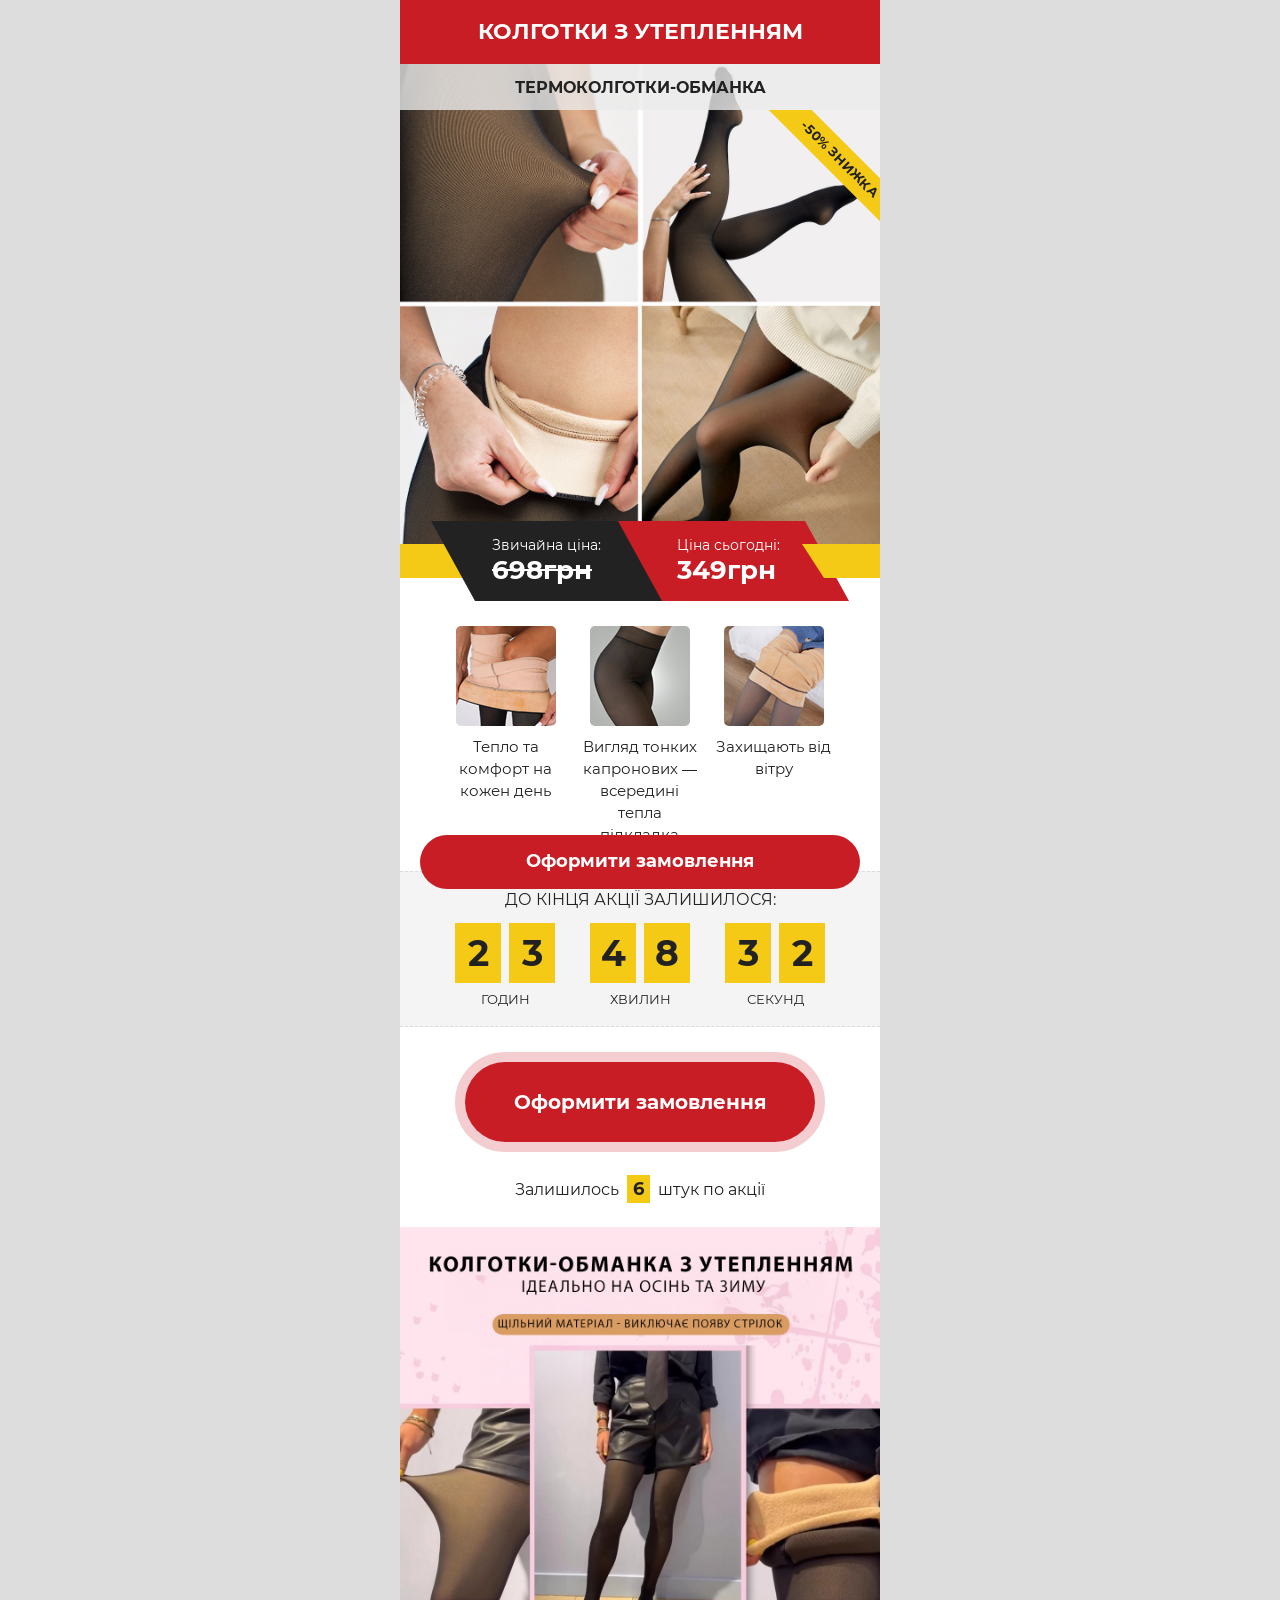
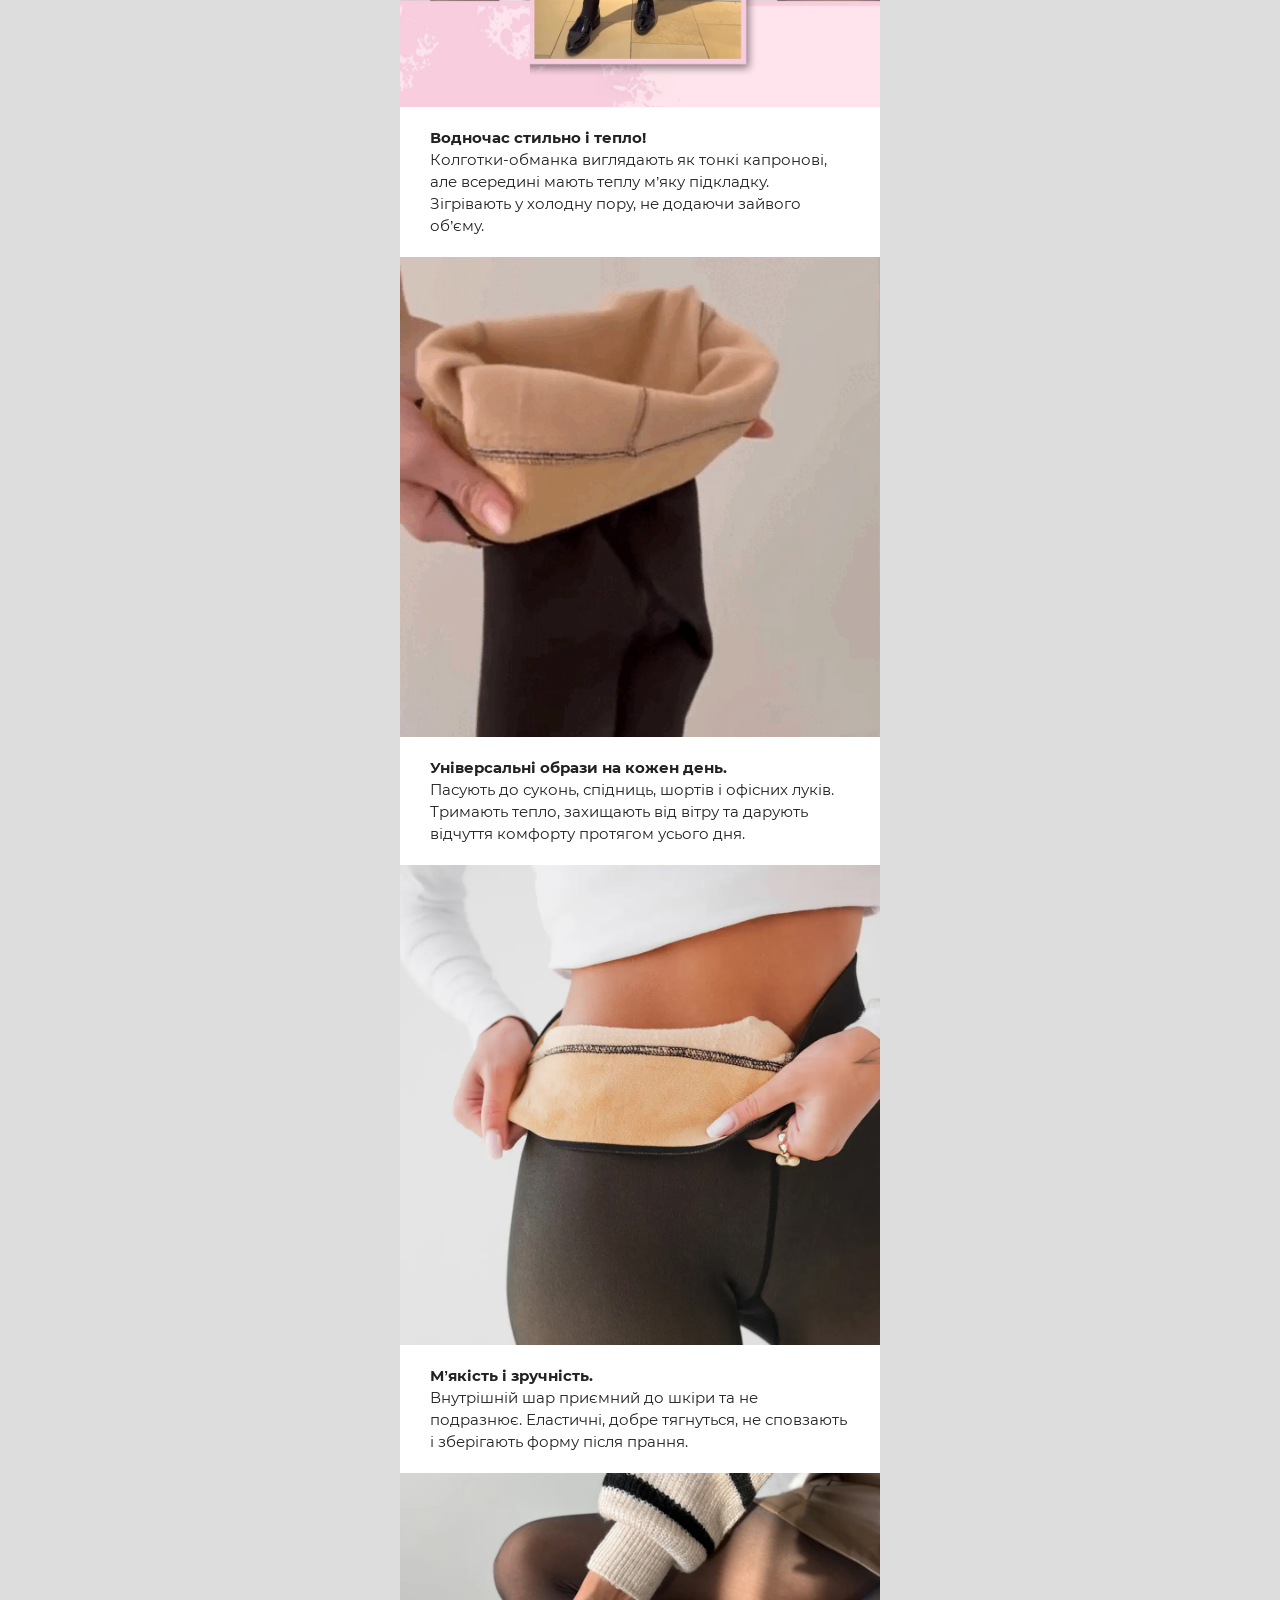
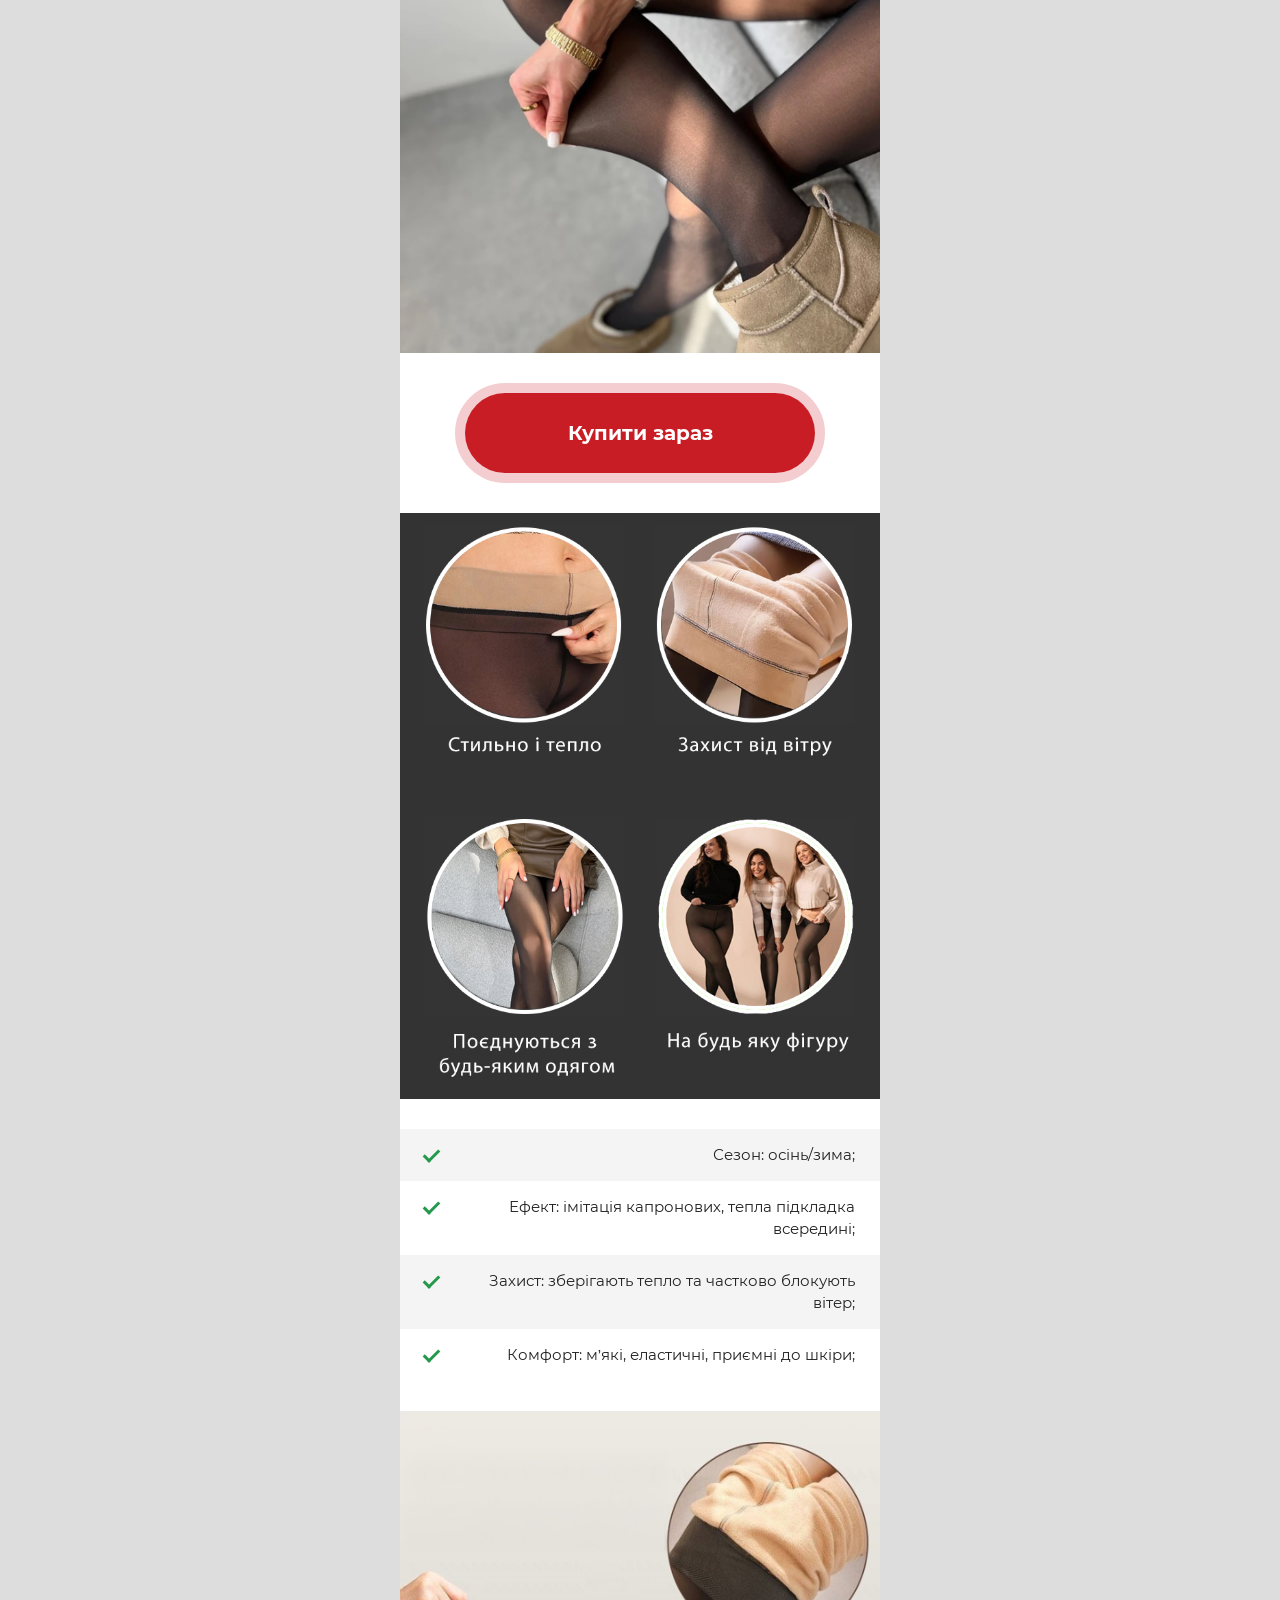
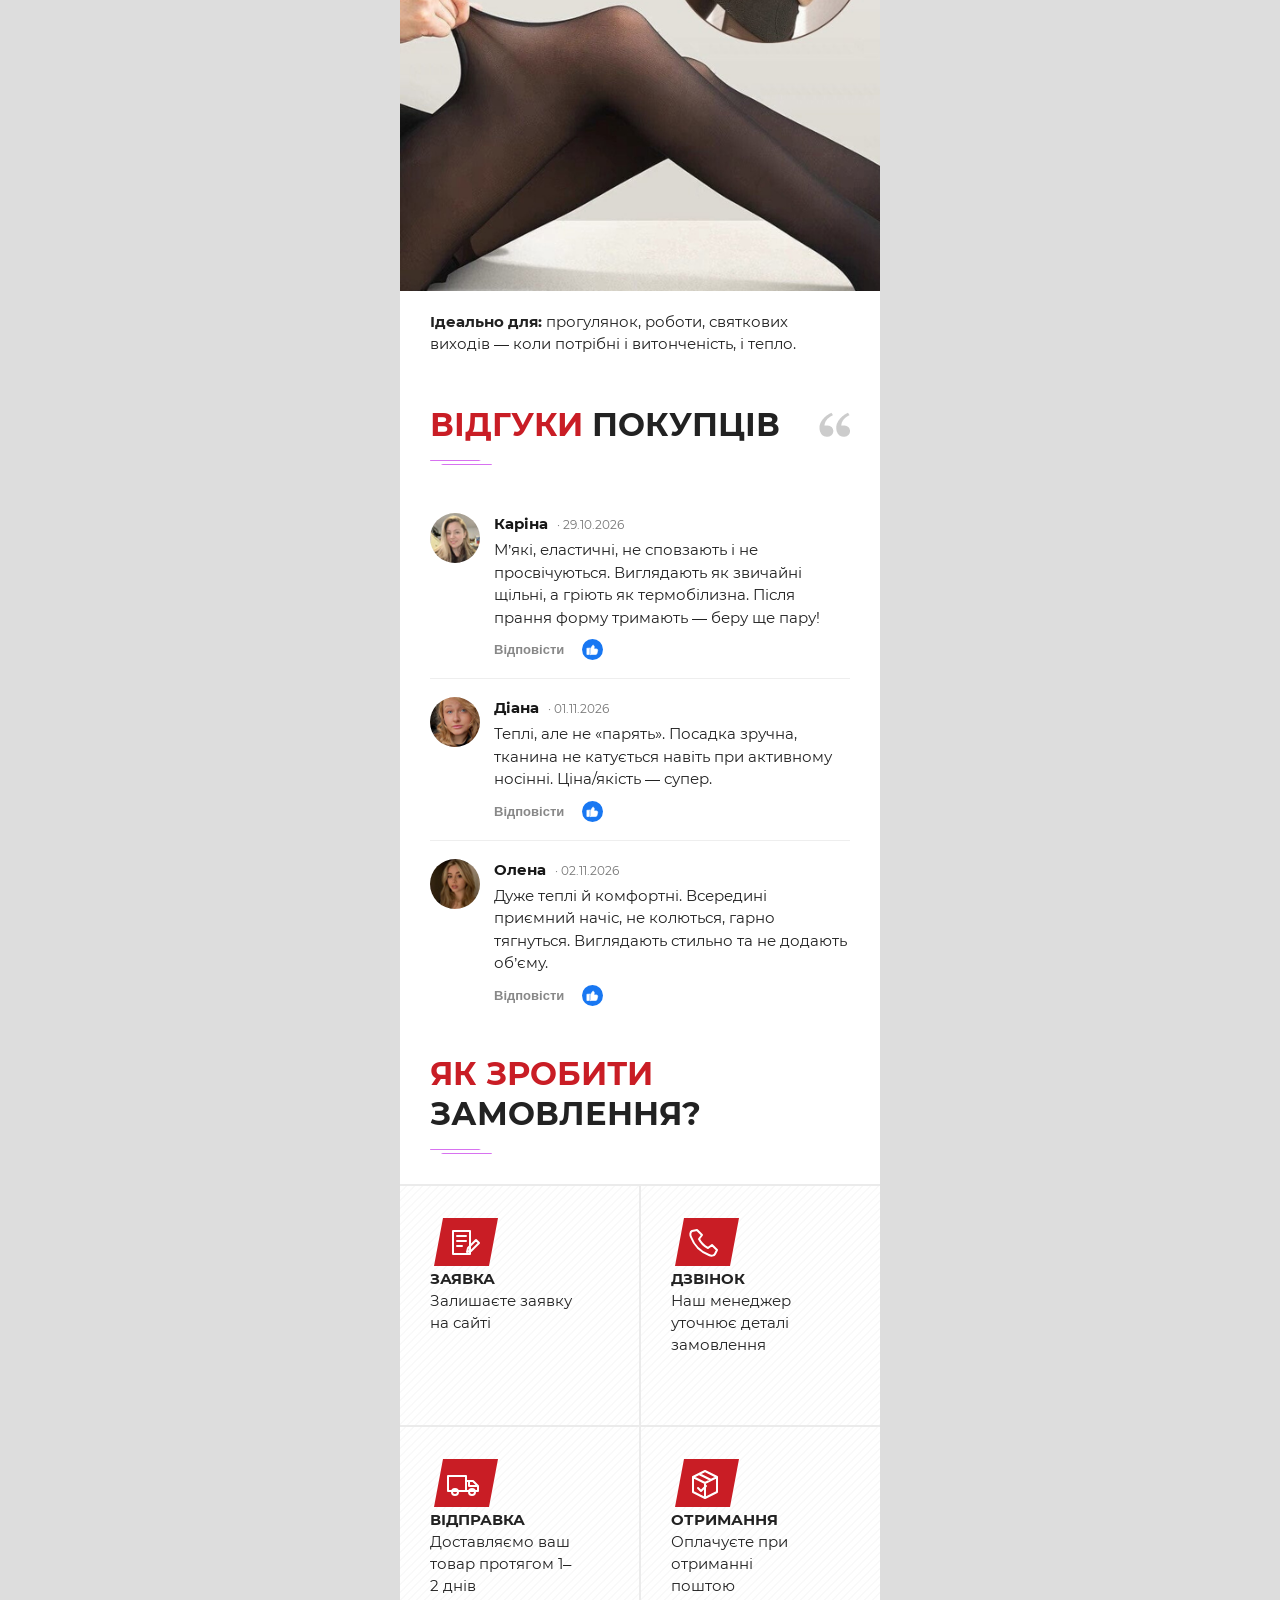
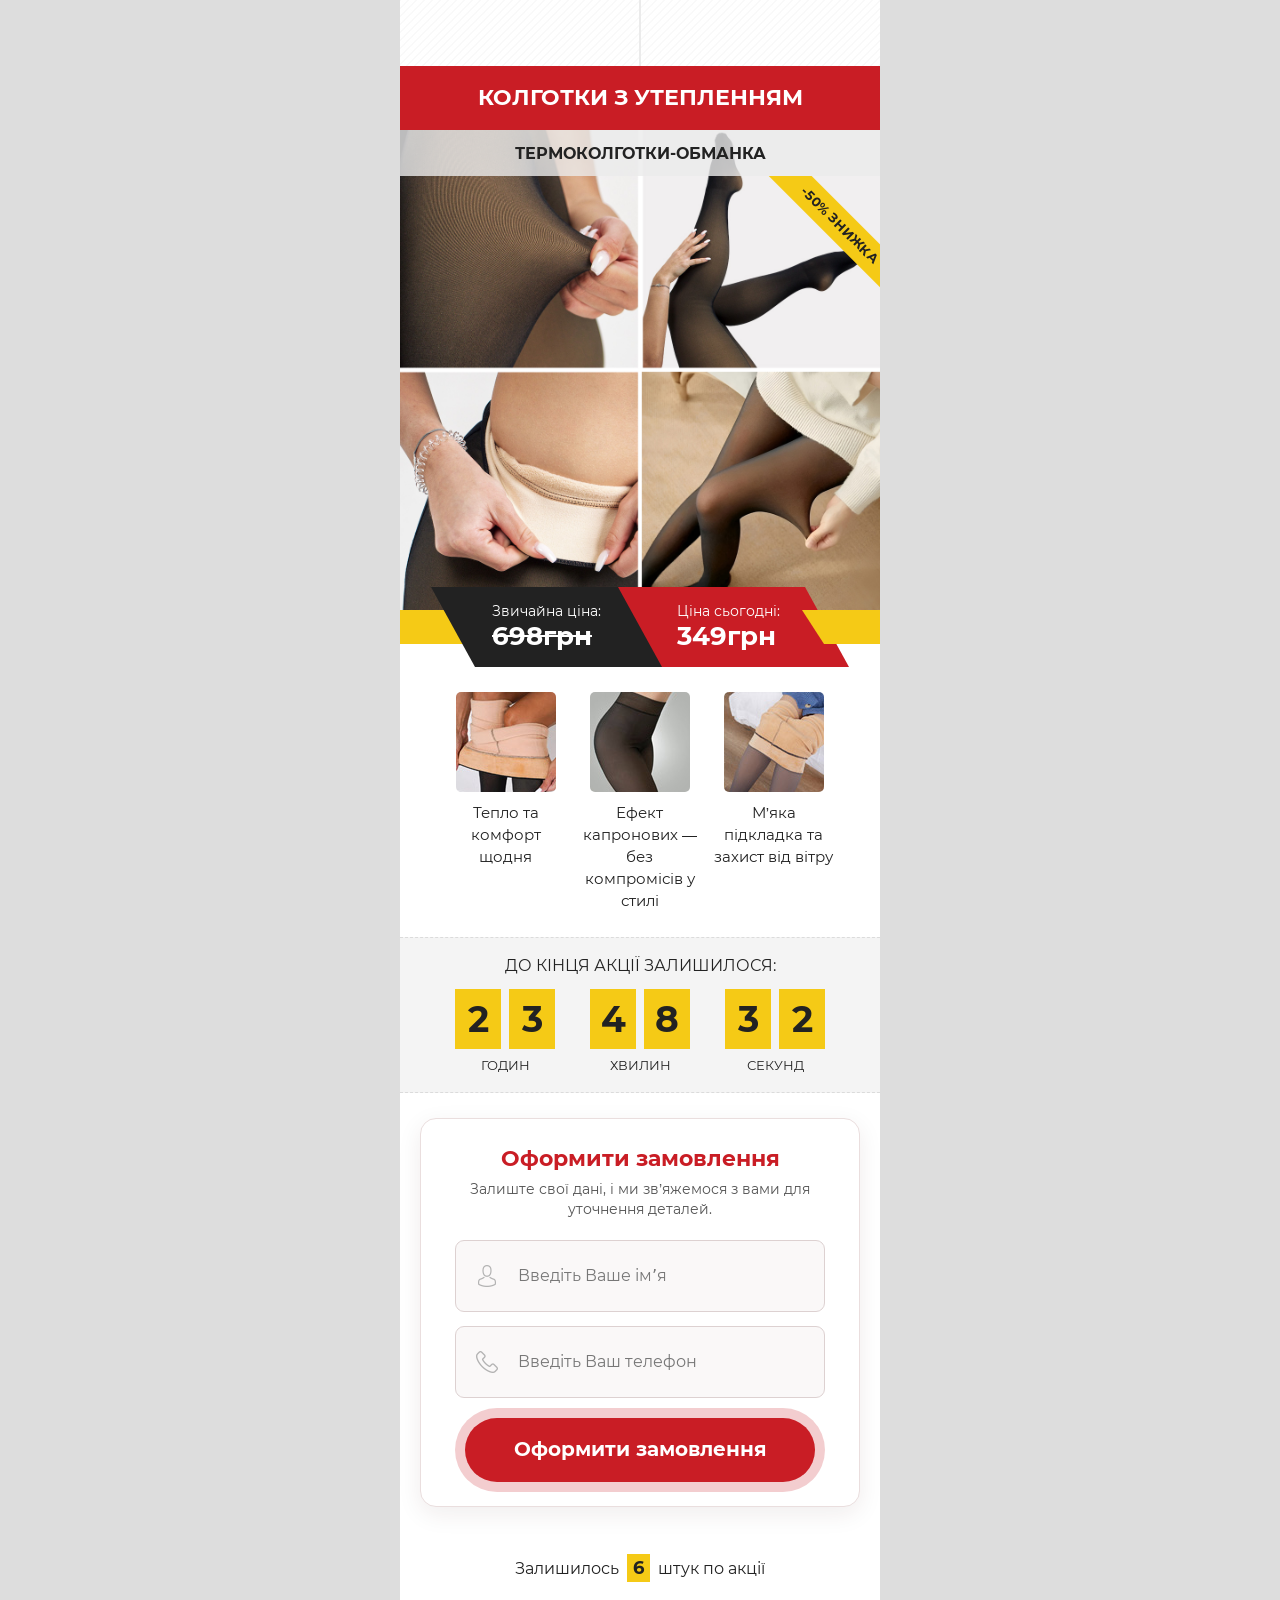
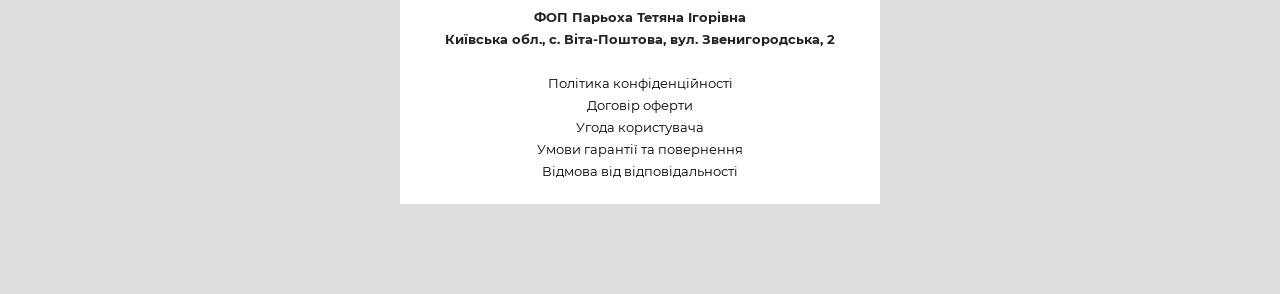
==== commit 85ba39c3: "Remove promotion date notice" ====
--- a/index.html
+++ b/index.html
@@ -172,9 +172,6 @@
         <div class="step_item"><img src="[data-uri]" alt="Крок 3"><h4>Відправка</h4><p>Доставляємо ваш товар протягом 1–2 днів</p></div>
         <div class="step_item"><img src="[data-uri]" alt="Крок 4"><h4>Отримання</h4><p>Оплачуєте при отриманні поштою</p></div>
       </div>
-      <p style="text-align:center;margin-top:10px;font-size:14px;">
-        Акція діє з 28.10.2026 по 15.12.2026. Кількість товару обмежена.
-      </p>
     </section>
 
     <section class="offer_section offer3 order">
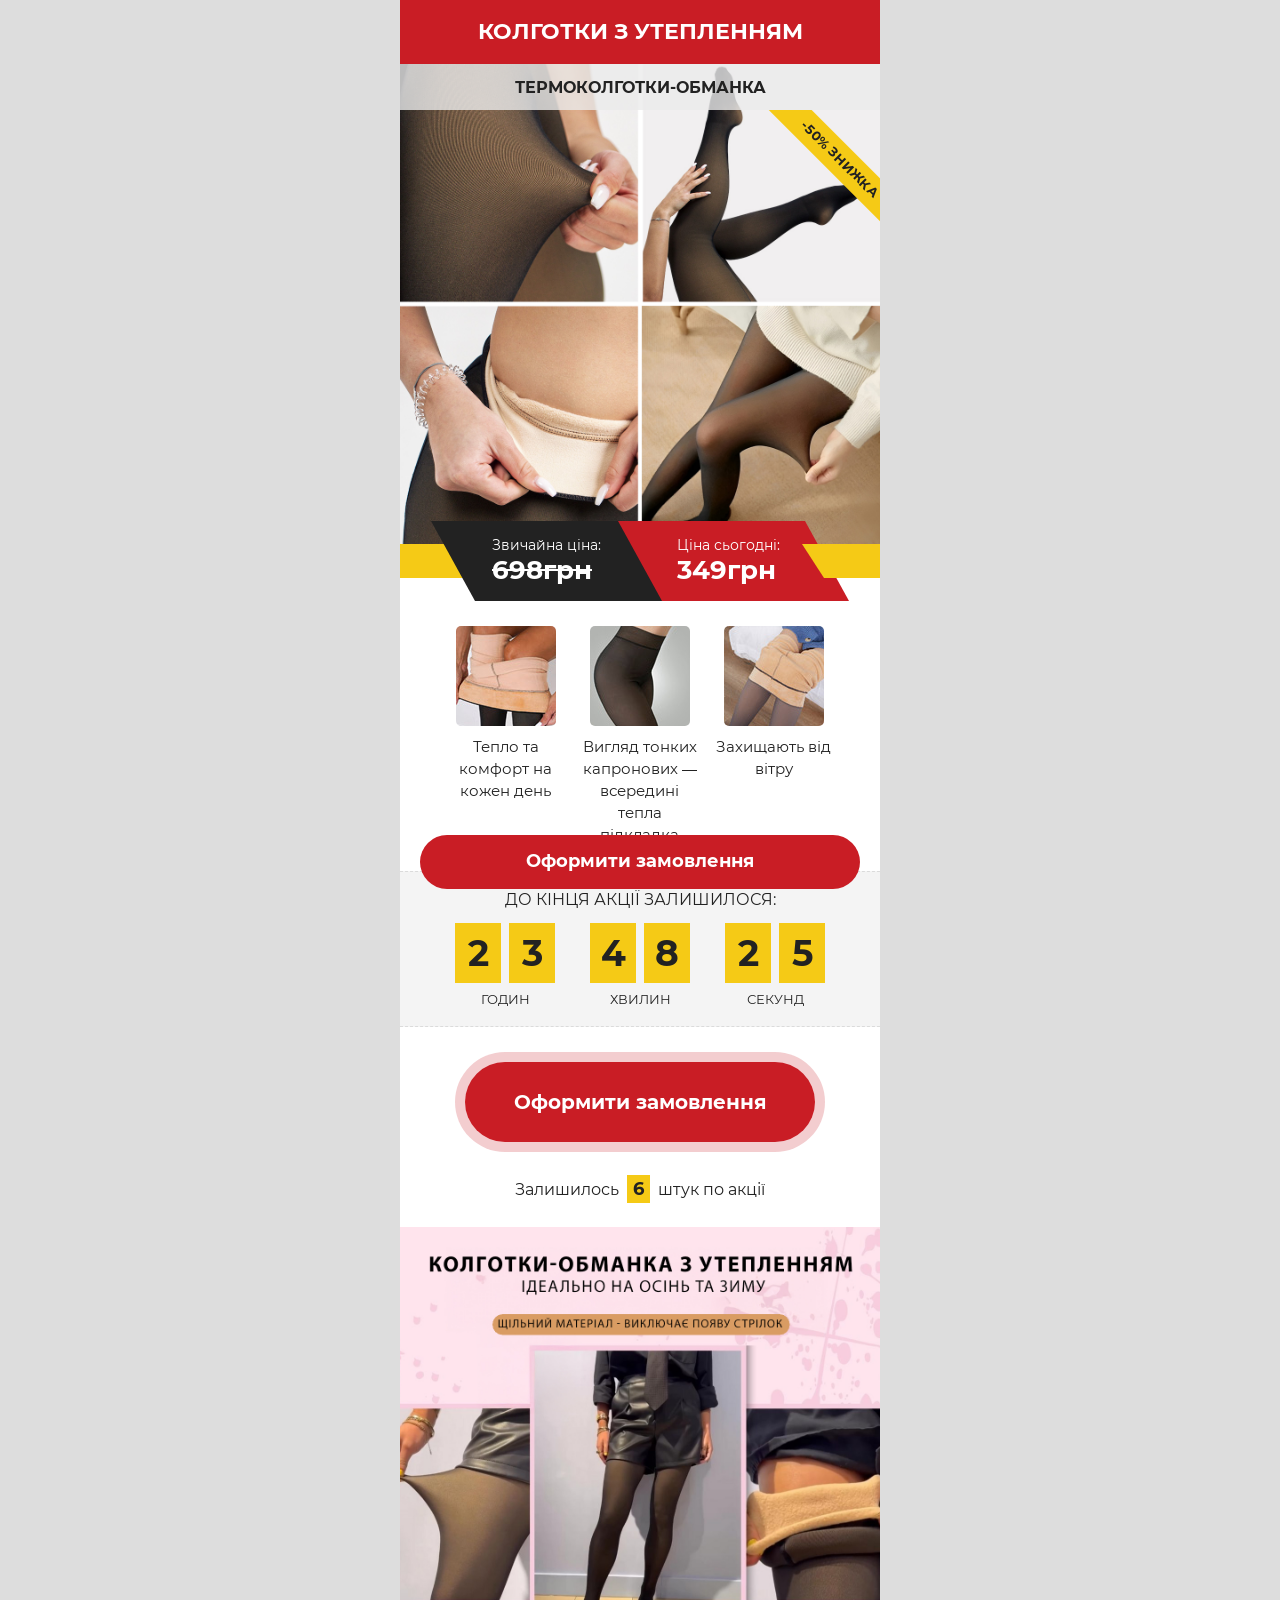
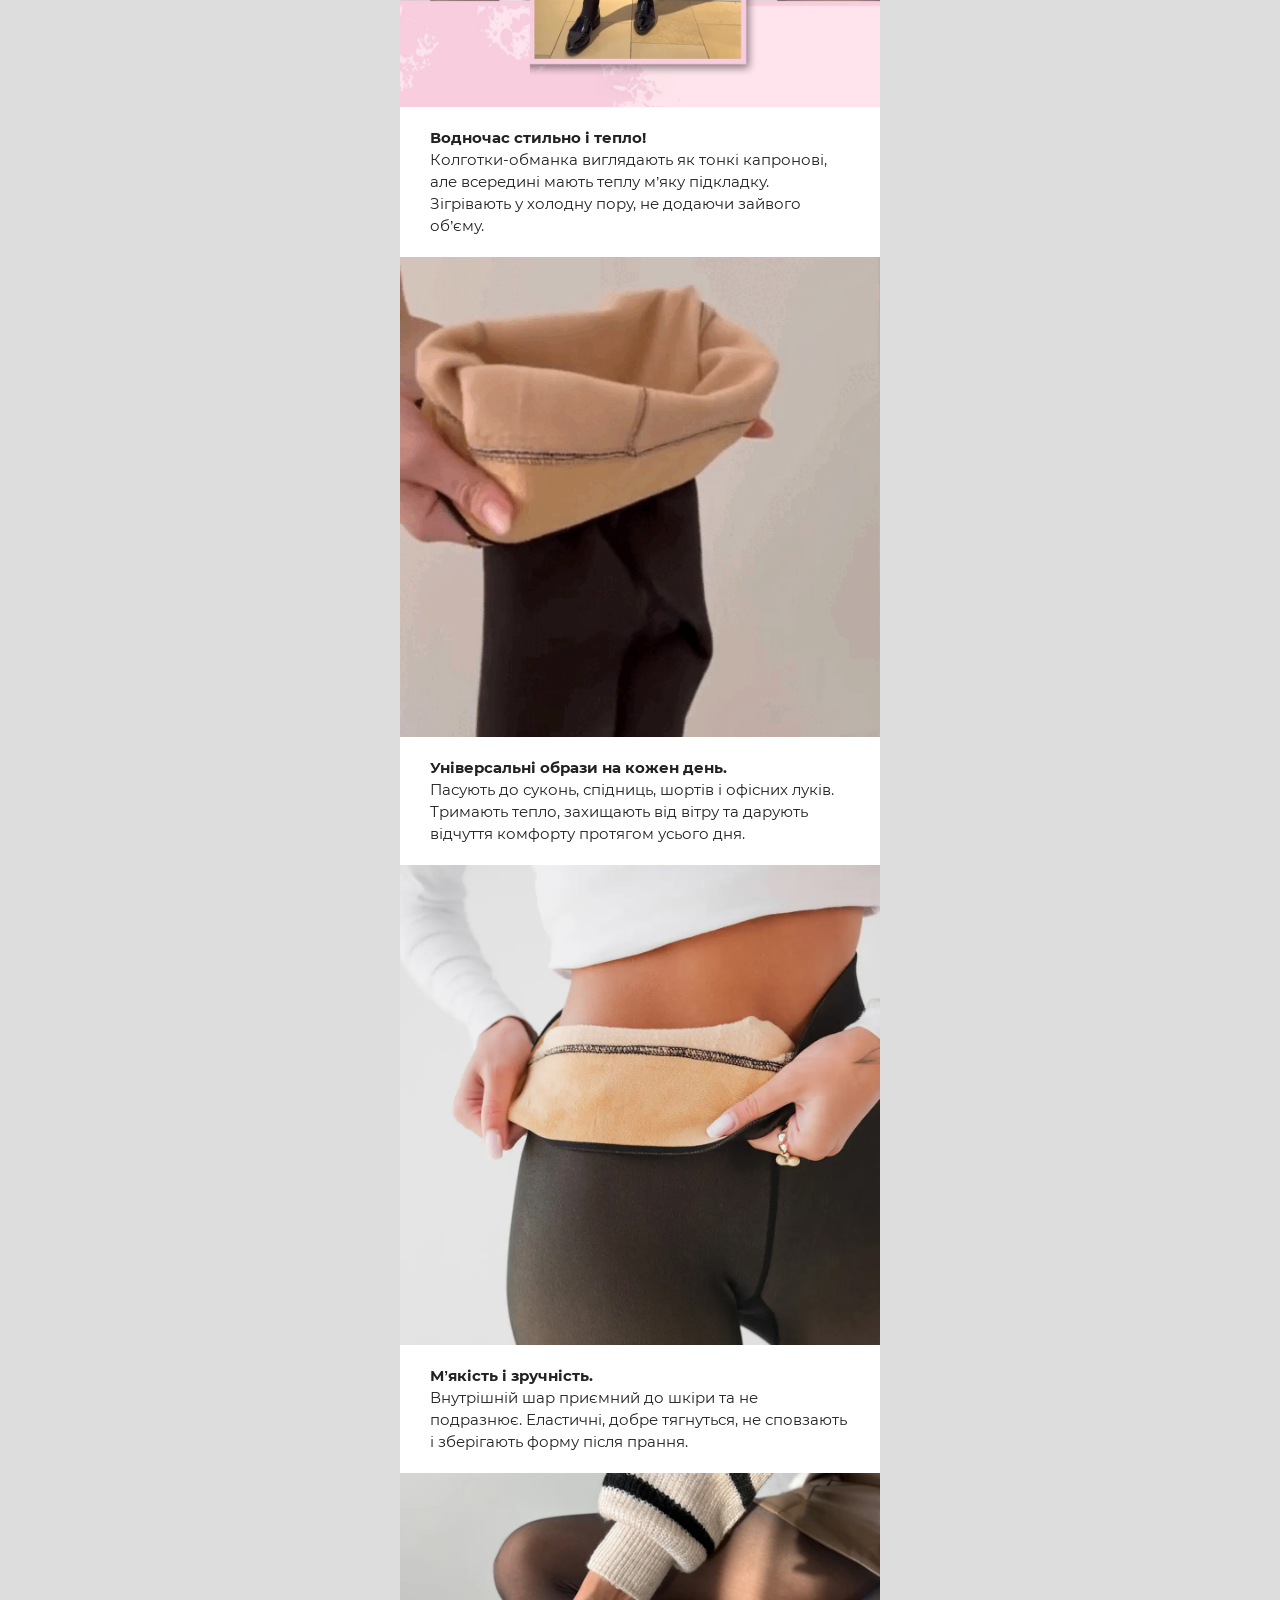
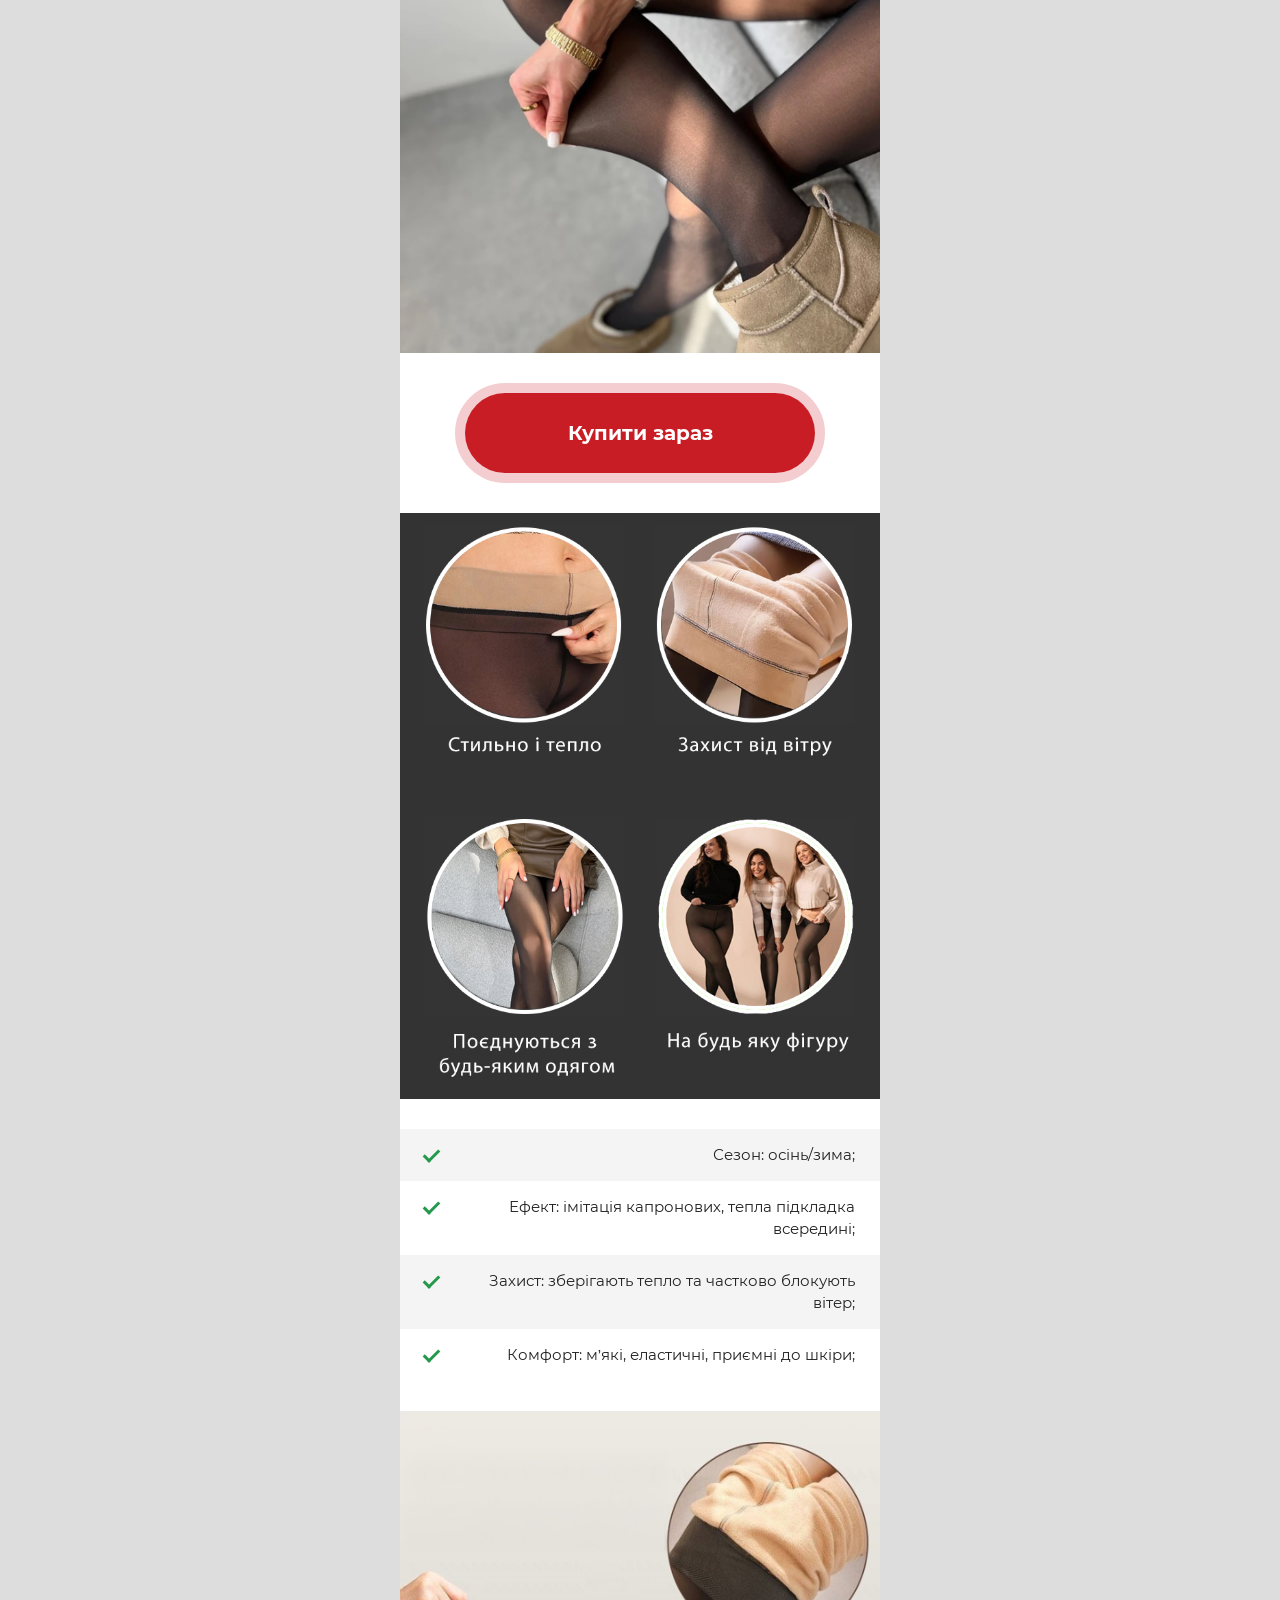
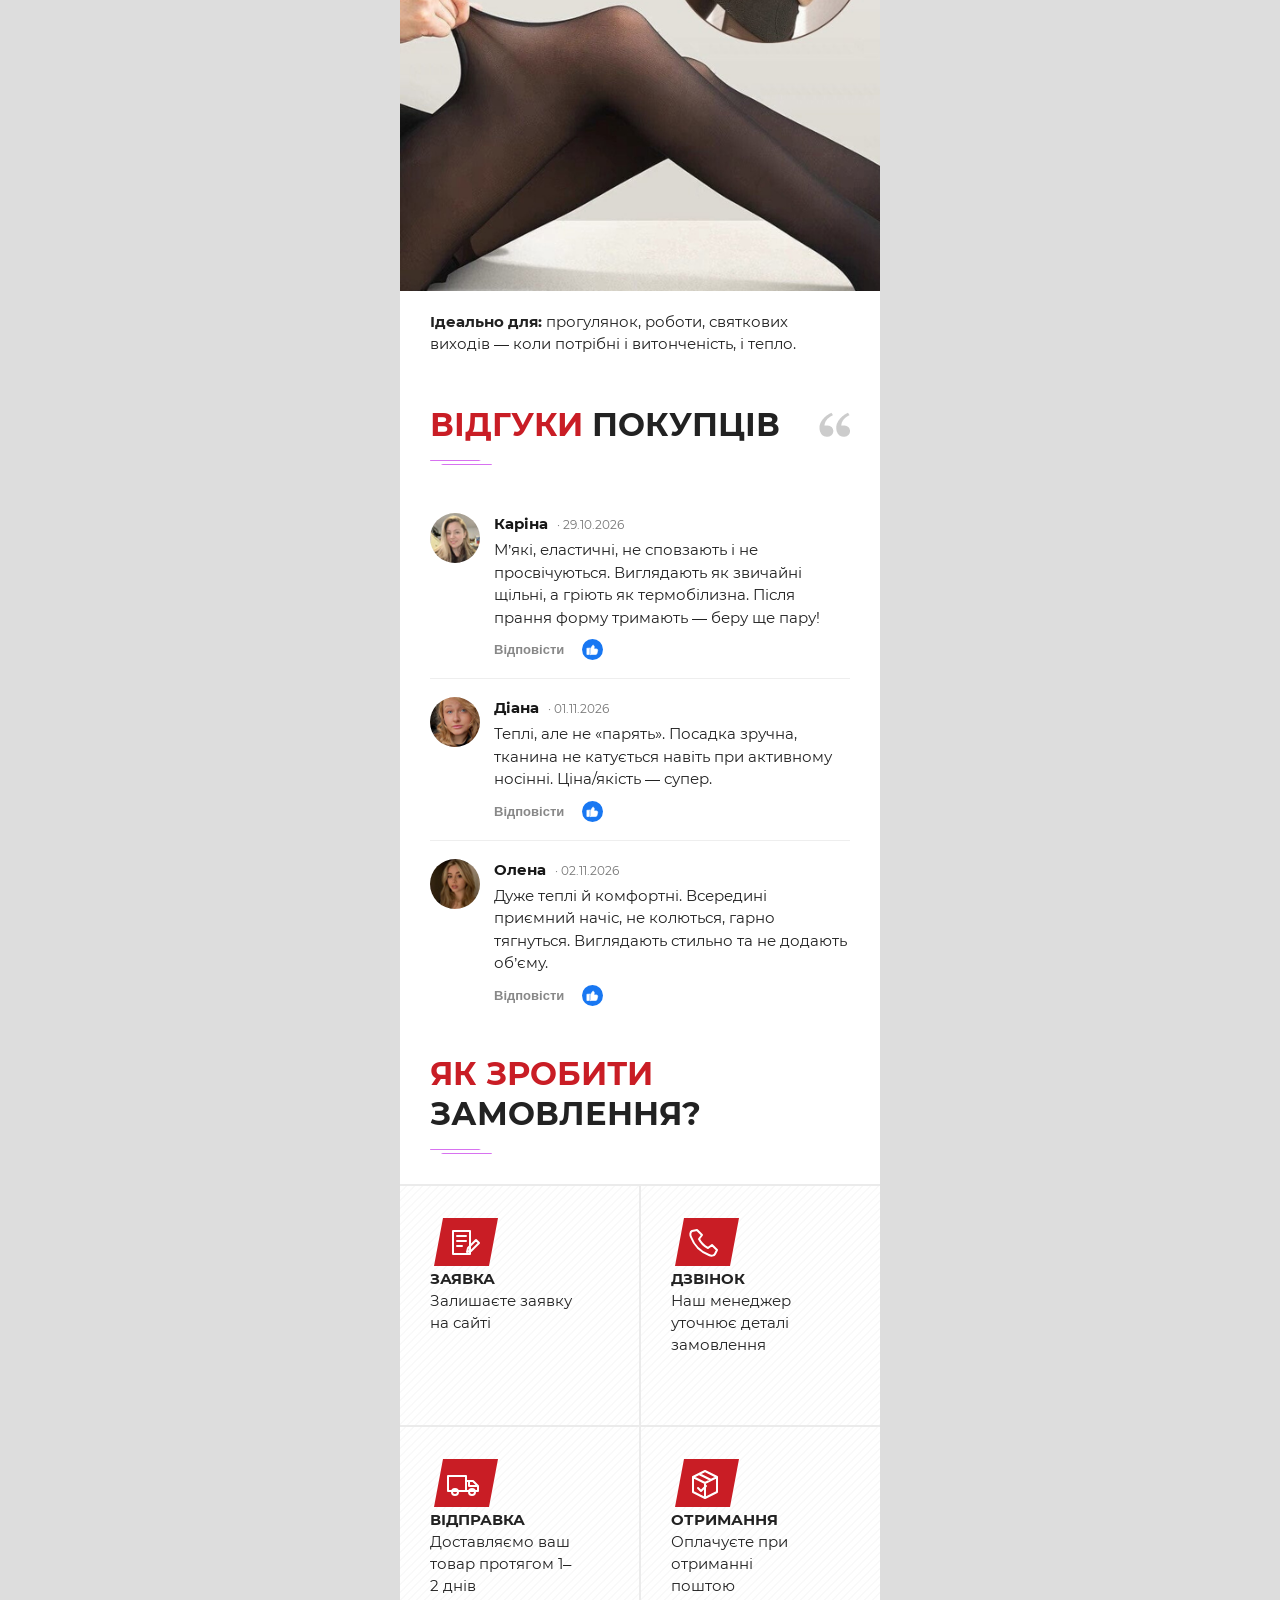
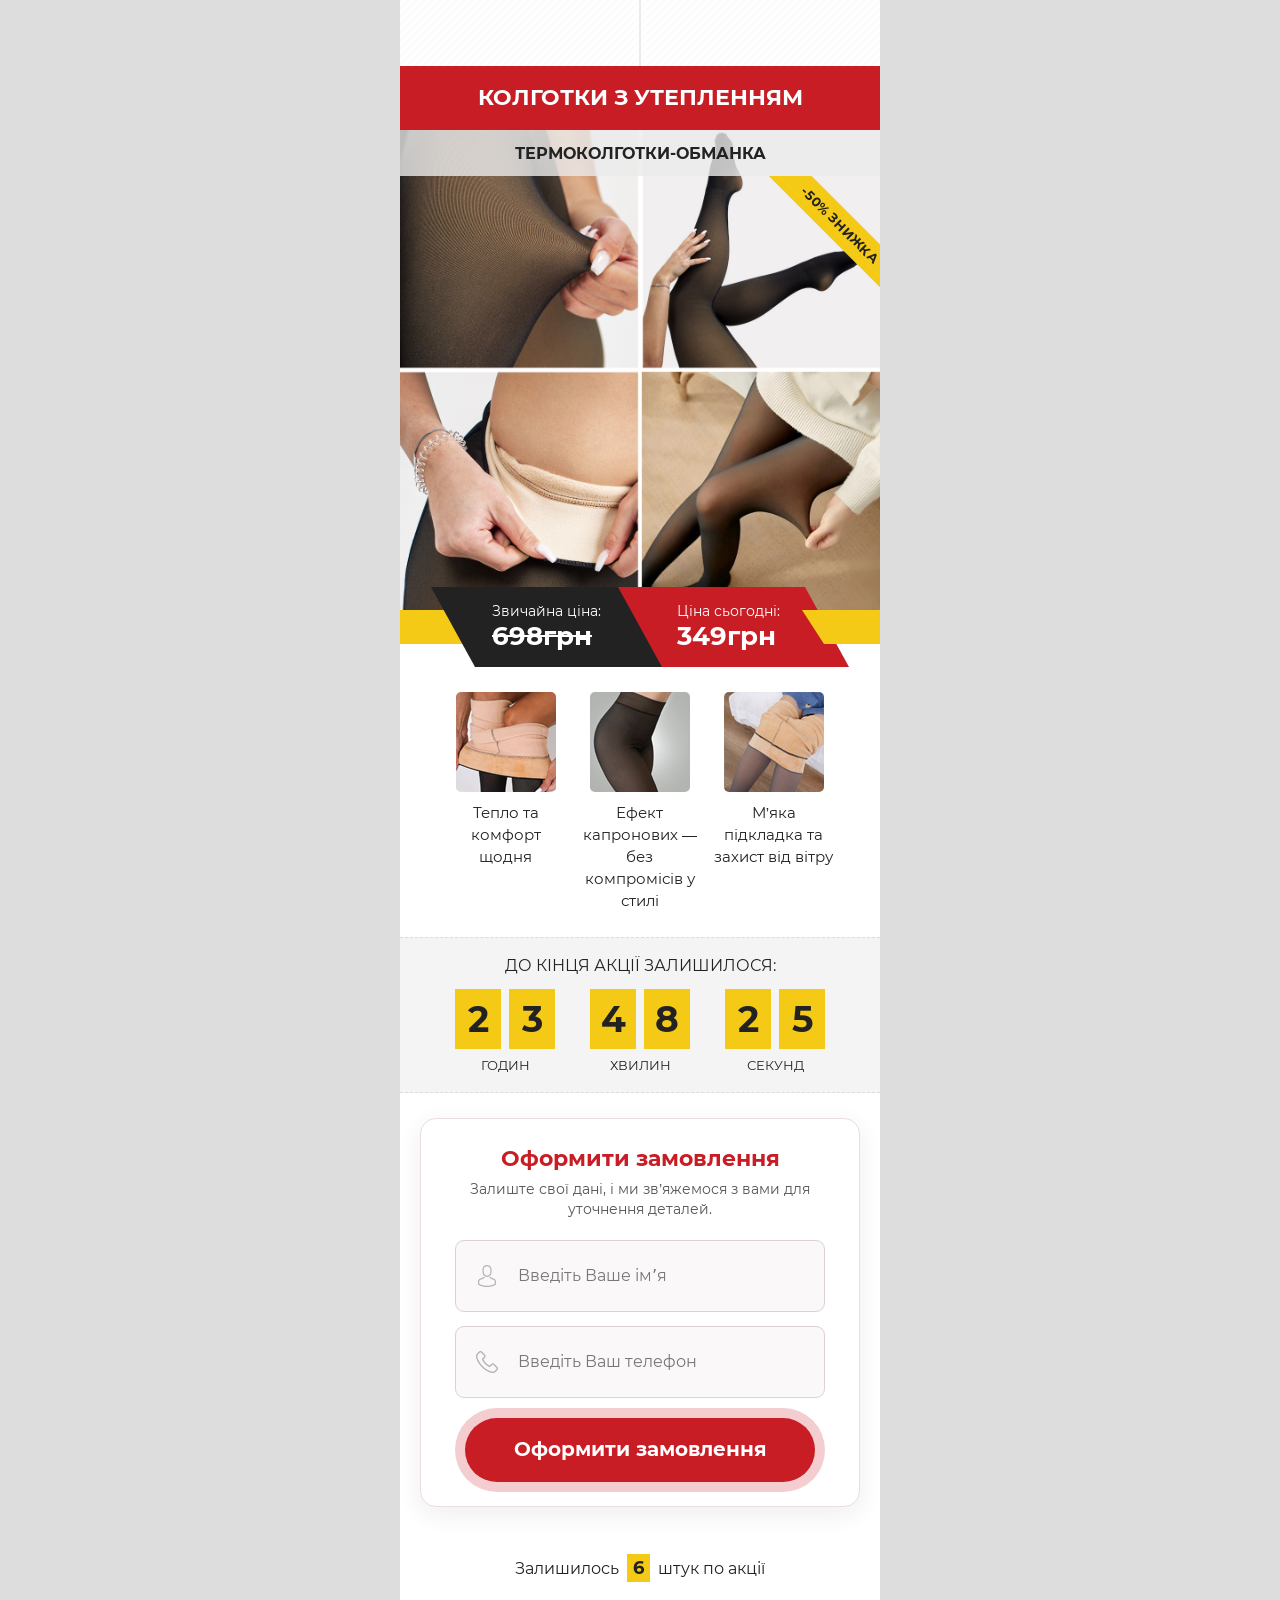
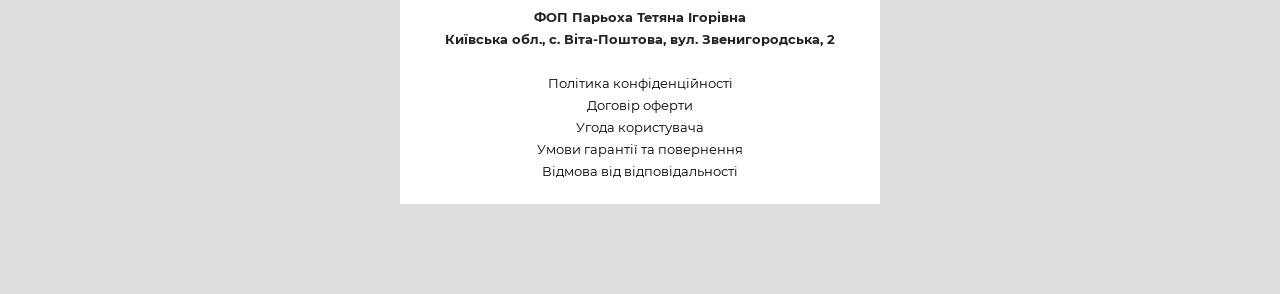
==== commit f6ffe661: "Integrate Meta Pixel Code for tracking Added Meta Pixel tracking code for Facebook." ====
--- a/index.html
+++ b/index.html
@@ -69,6 +69,7 @@
     }
   </style>
 </head>
+  
 <body>
     <div class="main_wrapper">
 
@@ -244,4 +245,21 @@
       }, { threshold: 0.1 }).observe(form);
     })();
   </script>
-</body></html>+  <!-- Meta Pixel Code -->
+<script>
+!function(f,b,e,v,n,t,s)
+{if(f.fbq)return;n=f.fbq=function(){n.callMethod?
+n.callMethod.apply(n,arguments):n.queue.push(arguments)};
+if(!f._fbq)f._fbq=n;n.push=n;n.loaded=!0;n.version='2.0';
+n.queue=[];t=b.createElement(e);t.async=!0;
+t.src=v;s=b.getElementsByTagName(e)[0];
+s.parentNode.insertBefore(t,s)}(window, document,'script',
+'https://connect.facebook.net/en_US/fbevents.js');
+fbq('init', '1730825585134918');
+fbq('track', 'PageView');
+</script>
+<noscript><img height="1" width="1" style="display:none"
+src="https://www.facebook.com/tr?id=1730825585134918&ev=PageView&noscript=1"
+/></noscript>
+<!-- End Meta Pixel Code -->
+</body></html>
